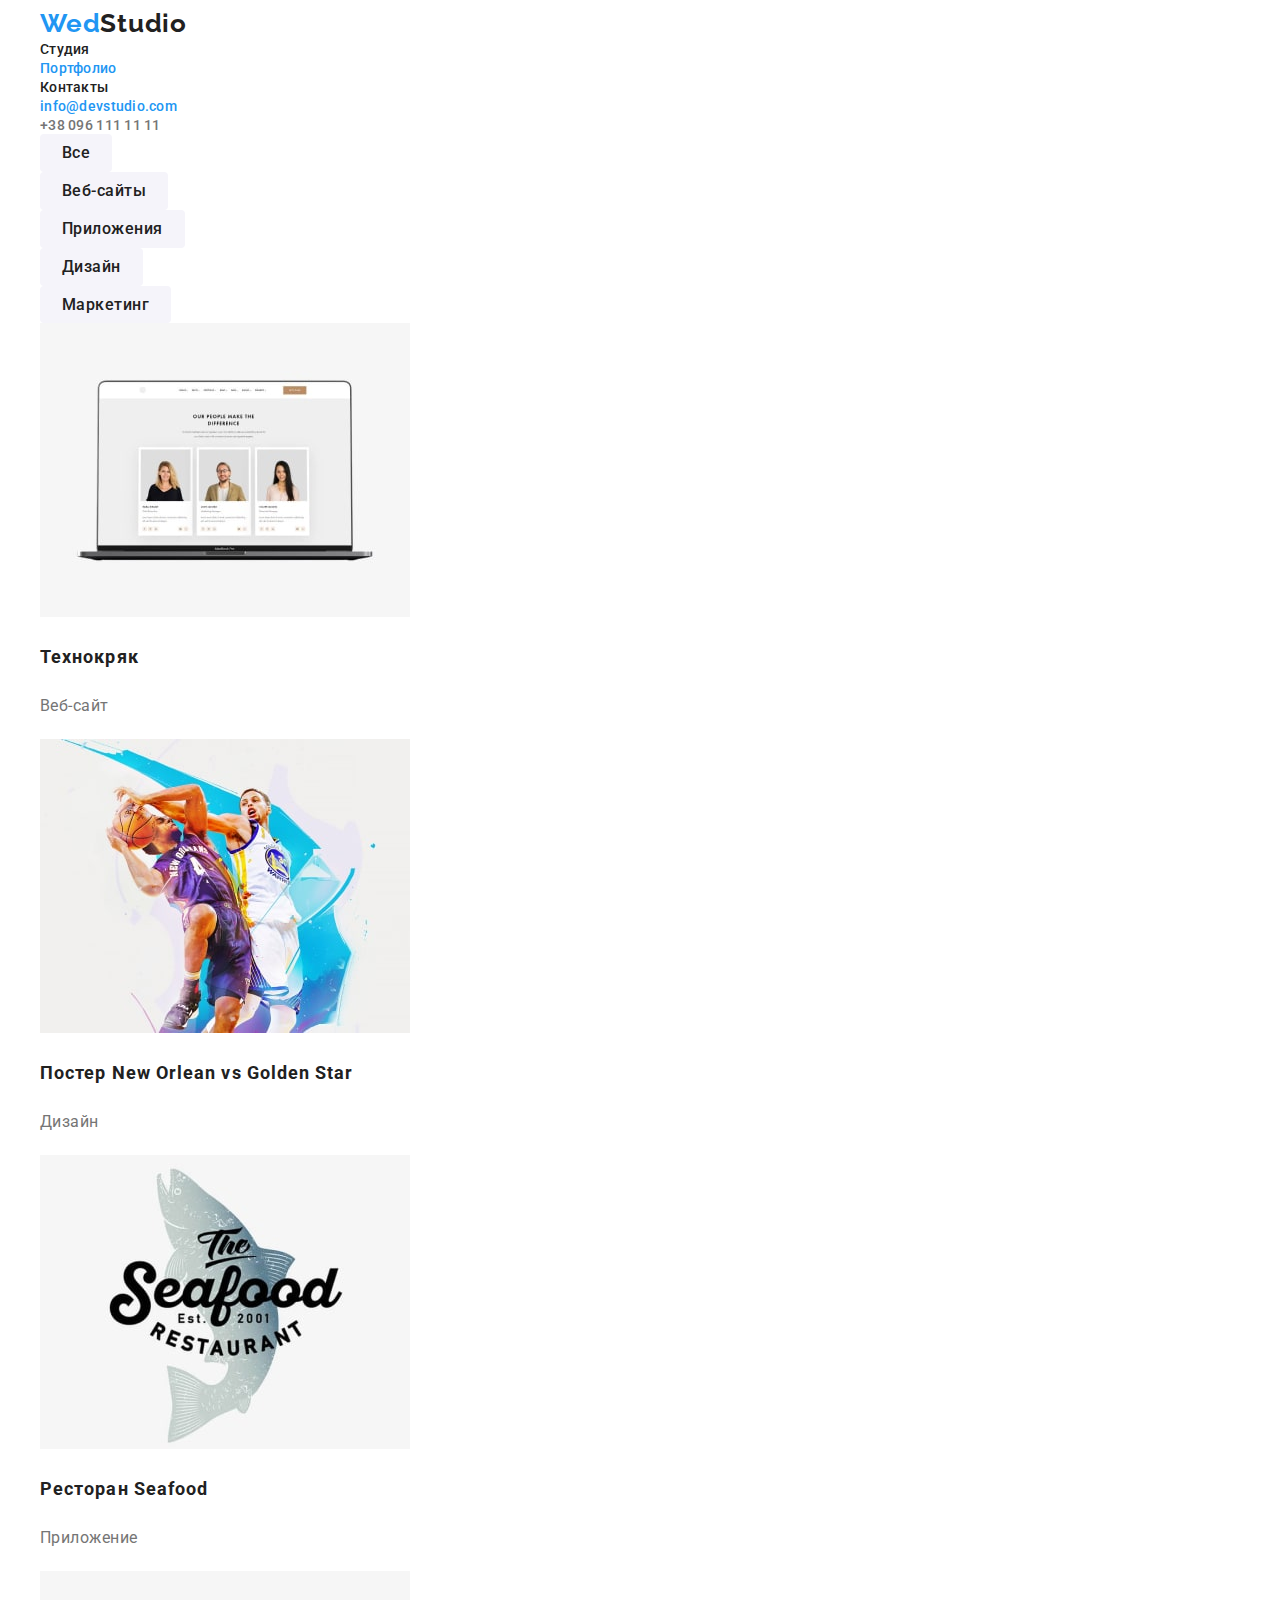
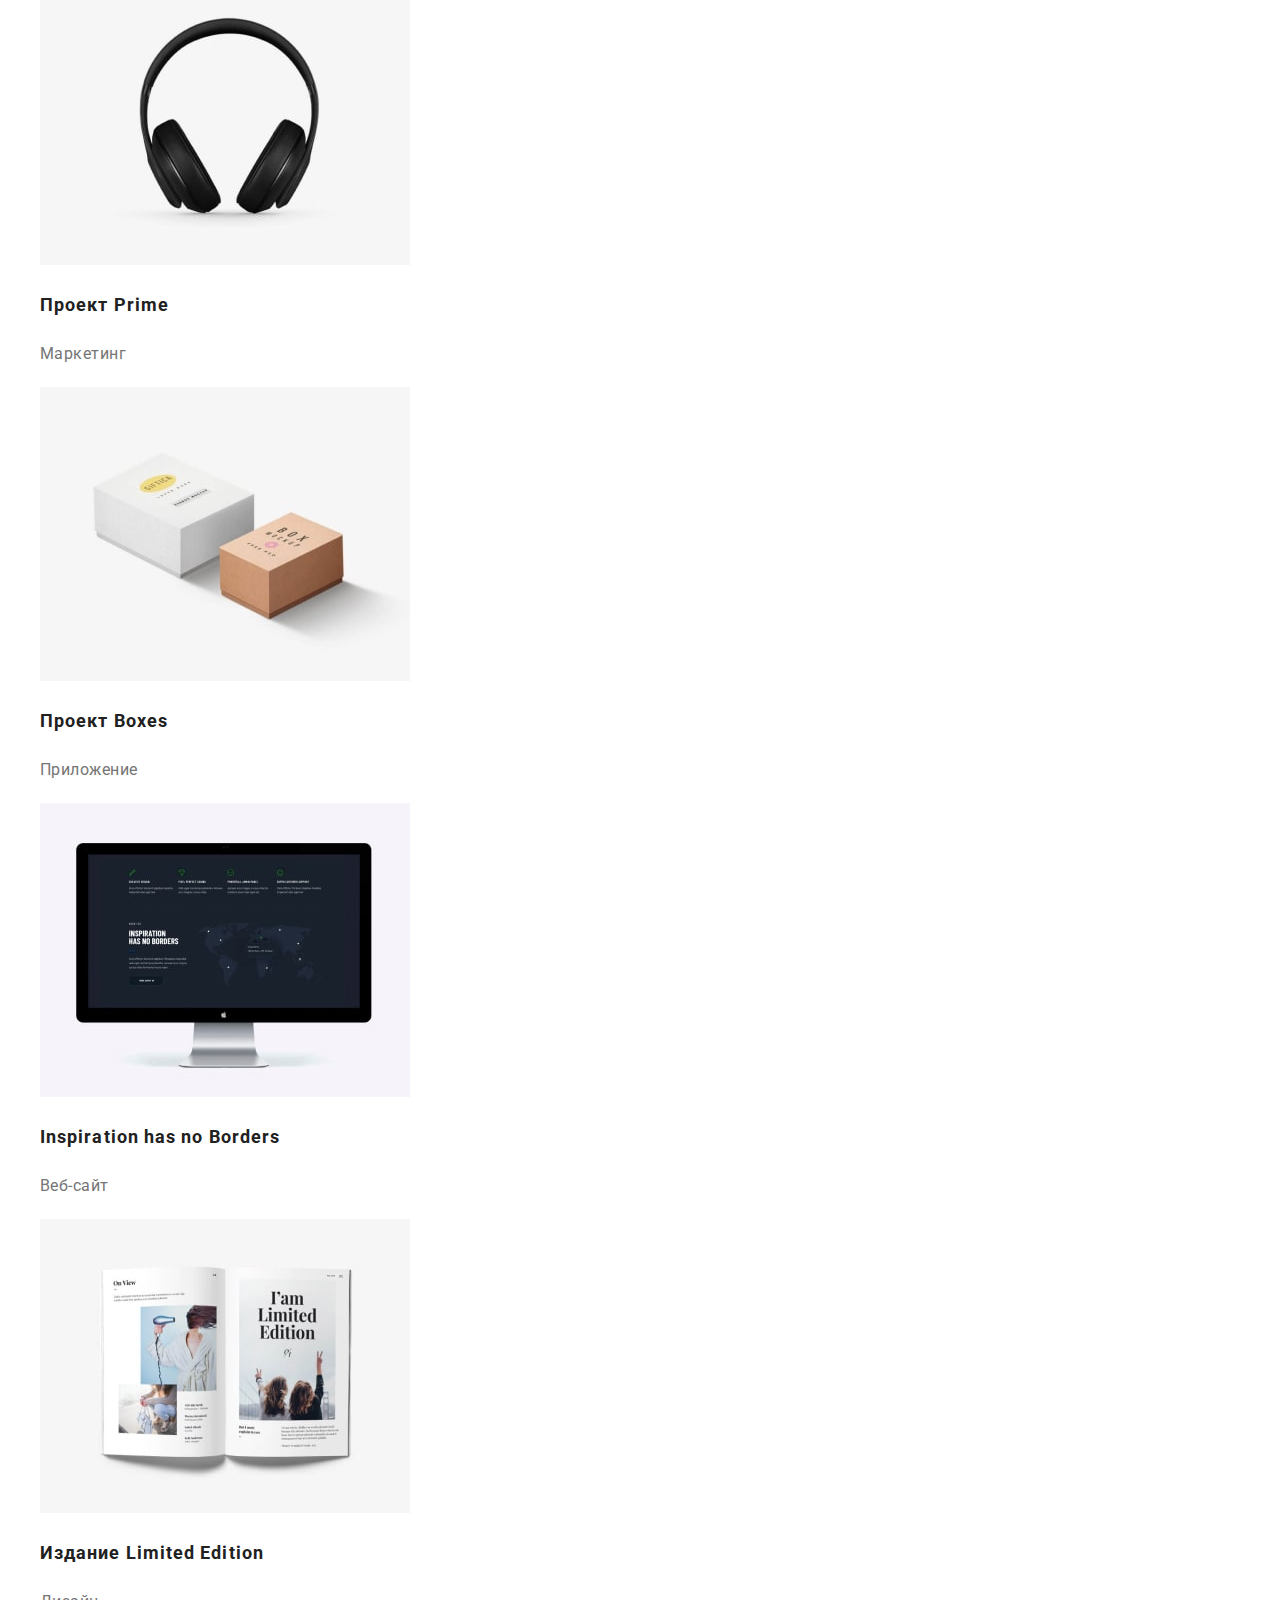
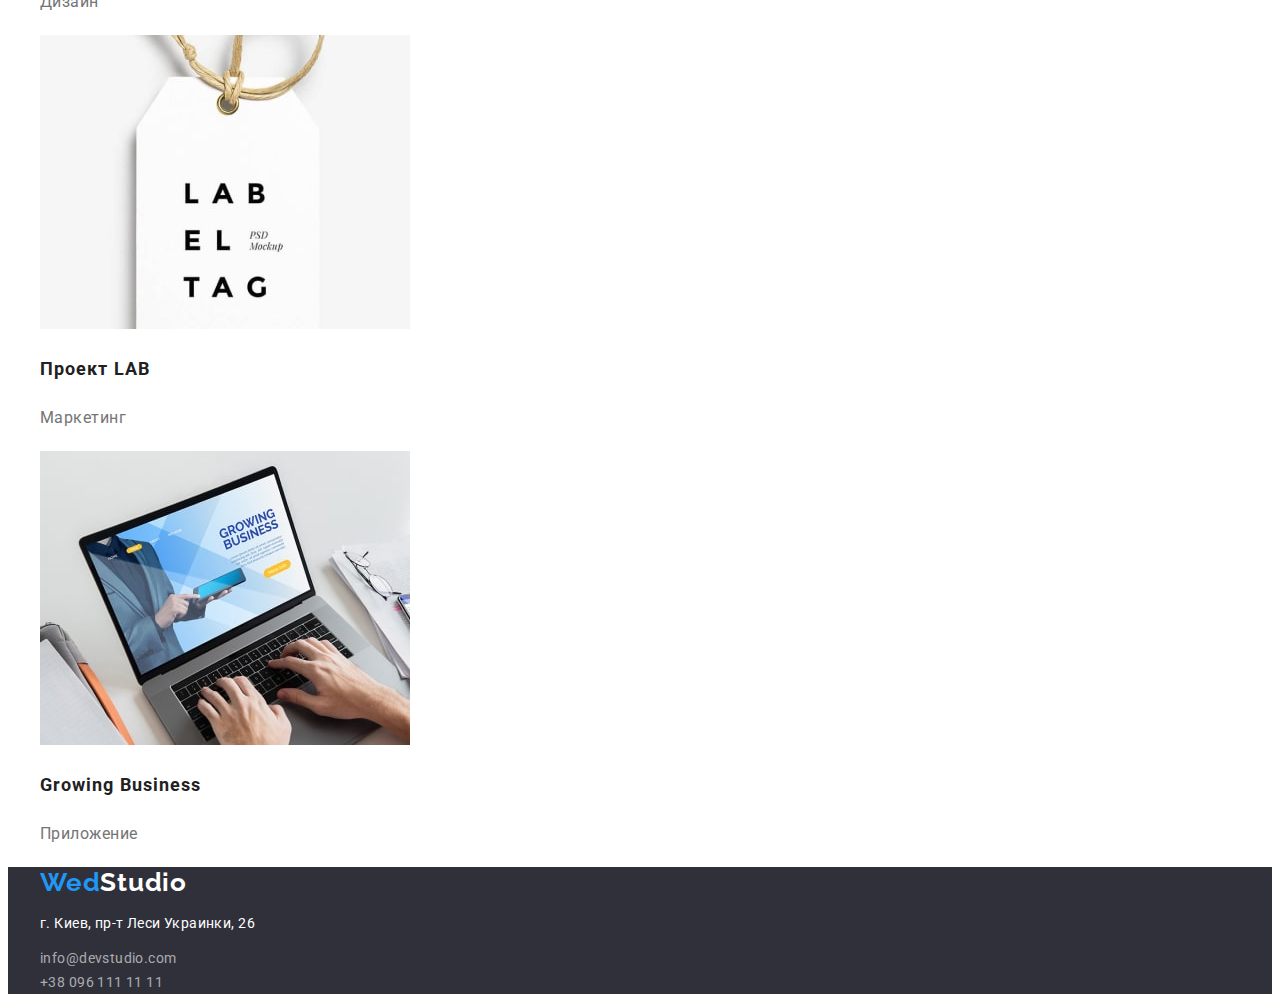
==== portfolio.html @ 926765c4 "+" ====
<!DOCTYPE html>
<html lang="en">
<head>
    <meta charset="UTF-8">
    <meta http-equiv="X-UA-Compatible" content="IE=edge">
    <meta name="viewport" content="width=device-width, initial-scale=1.0">
    <title>Document</title>
    <link rel="stylesheet" href="./css/style.css" />
    <link rel="preconnect" href="https://fonts.googleapis.com">
    <link rel="preconnect" href="https://fonts.gstatic.com" crossorigin>
    <link href="https://fonts.googleapis.com/css2?family=Raleway:wght@400;500;700;900&family=Roboto:wght@400;500;700&display=swap" rel="stylesheet">
</head>
<body>
 
    <header class="heading">
    <div class="container">
            <a class="webstydia" href="index.html">Wed<span class="shit">Studio</span></a>
            <nav>
                <ul class="menu">
                    <li>
                        <a class="studia" href="index.html">Студия</a>
                    </li>
                    <li > <a class="portfolio bly" href="portfolio.html">Портфолио</a> </li>
                    <li > <a class="contacs" href="">Контакты</a></li>
                </ul>
            </nav>
        <ul class="call">
            <li><a class="mail" href="malito:info@devstudio.com">info@devstudio.com</a></li>
            <li><a class="telefon" href="tel:+380961111111">+38 096 111 11 11</a></li>
        </ul>
    </div>    
    </header>
    <main>
        <section class="main">
            <div class="container">
                <ul class="buttons">
                    <li class="port-butts"><button class="button" type="button">Все</button></li>
                    <li class="port-butts"><button class="button" type="button">Веб-сайты</button></li>
                    <li class="port-butts"><button class="button" type="button">Приложения</button></li>
                    <li class="port-butts"><button class="button" type="button">Дизайн</button></li>
                    <li class="port-butts"><button class="button" type="button">Маркетинг</button></li>
                </ul>
                <ul class="items">
                    <li class="item">
                        <img class="bot"
                            src="./image_portfolio/top_1.jpg" 
                            alt="ноутбук"
                            
                            >
                            <h3 class="bot-title">Технокряк
                                <p class="bot-pre-title">Веб-сайт</p>
                            </h3>
                        </img>
                    </li>
                    <li class="item">
                        <img class="bot"
                            src="./image_portfolio/top_2.jpg" 
                            alt="постер">
                            <h3 class="bot-title">Постер New Orlean vs Golden Star
                                <p class="bot-pre-title">Дизайн</p>
                            </h3>
                        </img>
                    </li>
                    <li>
                        <img class="bot"
                        src="./image_portfolio/top_3.jpg" alt="ресторан">
                            <h3 class="bot-title"> Ресторан Seafood
                                <p class="bot-pre-title" >Приложение</p>
                            </h3>
                        </img>
                    </li>
                    <li class="item">
                        <img class="bot" 
                            src="./image_portfolio/midle_1.jpg" alt="наушники">
                            <h3 class="bot-title"> Проект Prime
                                <p class="bot-pre-title" >Маркетинг</p>
                            </h3>
                        </img>
                    </li>
                    <li class="item">
                        <img class="bot" 
                            src="./image_portfolio/midle_2.jpg" alt="коробочки">
                            <h3 class="bot-title"> Проект Boxes
                                <p class="bot-pre-title" >Приложение</p>
                            </h3>
                        </img>
                    </li>
                    <li>
                        <img class="bot" 
                            src="./image_portfolio/midle_3.jpg" alt="mac">
                            <h3 class="bot-title">Inspiration has no Borders
                                <p class="bot-pre-title">Веб-сайт</p>
                            </h3>
                        </img>
                    </li>
                    <li class="item">
                        <img class="bot"
                            src="./image_portfolio/down_1.jpg" alt="издание">
                            <h3 class="bot-title">Издание Limited Edition
                                <p class="bot-pre-title">Дизайн</p>
                            </h3>
                        </img>
                    </li>
                    <li class="item">
                        <img class="bot"
                            src="./image_portfolio/down_2.jpg" alt="проект">
                            <h3 class="bot-title">Проект LAB
                                <p class="bot-pre-title">Маркетинг</p>
                            </h3>
                        </img>
                    </li>
                    <li>
                        <img class="bot"
                            src="./image_portfolio/down_3.jpg" alt="notebook_2">
                            <h3 class="bot-title">Growing Business
                                <p class="bot-pre-title">Приложение</p>
                            </h3>
                        </img>
                    </li>
                </ul>
            </div>
        </section>
    </main>
    <footer class="end">
        <div class="container">
        <a class="webstydia_2" href="index.html">Wed<span class="shit-2">Studio</span></a>
        <address>
            <p class="adress">г. Киев, пр-т Леси Украинки, 26</p>
        </address>
        <ul class="call-2">
            <li> <a class="mail_2" href="malito:info@devstudio.com">info@devstudio.com</a></li>
            <li> <a class="telefon_2" href="tel:+380961111111">+38 096 111 11 11</a></li>
        </ul>
        </div>
    </footer>
</body>
</html>
---- css/style.css ----
body {
  font-family: "Roboto", sans-serif;
}
.container {
  width: 1200px;
  padding-left: 15px;
  padding-right: 15px;
  margin-left: auto;
  margin-right: auto;
}

.webstydia {
  text-decoration: none;
  cursor: pointer;
  font-family: Raleway;
  font-weight: 700;
  font-size: 26px;
  line-height: 1.19;
  letter-spacing: 0.03em;
  color: #2196f3;
}
.shit {
  color: #212121;
}

.studia {
  text-decoration: none;
  font-size: 14px;
  font-weight: 500;
  line-height: 1.14;
  letter-spacing: 0.02em;
  text-align: left;
  color: #212121;
  cursor: pointer;
}
.portfolio {
  text-decoration: none;
  font-size: 14px;
  font-weight: 500;
  line-height: 1.14;
  letter-spacing: 0.02em;
  text-align: left;
  color: #212121;
  cursor: pointer;
}
.contacs {
  text-decoration: none;
  font-size: 14px;
  font-weight: 500;
  line-height: 1.14;
  letter-spacing: 0.02em;
  text-align: left;
  color: #212121;
  cursor: pointer;
}

.bly {
  color: #2196f3;
}
.mail {
  font-size: 14px;
  font-weight: 500;
  line-height: 1.14;
  letter-spacing: 0.02em;
  color: #2196f3;
  text-decoration: none;
}
.telefon {
  font-size: 14px;
  font-weight: 500;
  line-height: 1.14;
  letter-spacing: 0.02em;
  color: #757575;
  text-decoration: none;
  white-space: nowrap;
}
.call {
  list-style: none;
}
/* конец общей верхней части */
/* главная */
.main__hi {
  height: 600px;
  left: 0px;

  background: #2f303a;
}
.hi__title {
  font-weight: 900;
  font-size: 44px;
  line-height: 136%;
  text-align: center;
  letter-spacing: 0.06em;
  text-transform: uppercase;
  color: #ffffff;
}
.hi__button {
  width: 200px;
  font-family: Roboto;
  height: 50px;
  font-size: 20px;
  background: #2196f3;
  border: 0;
  color: #fff;
  cursor: pointer;
  border-radius: 4px;
  text-align: center;
}
.content__what_title {
  font-size: 36px;
  line-height: 42px;
  text-align: center;
  letter-spacing: 0.03em;

  color: #212121;
}

.content__adv_item-title-text {
  font-size: 14px;
  font-weight: 700;
  line-height: 1.14;
  letter-spacing: 0.03em;
  text-align: left;
  color: #212121;
  margin-bottom: 10px;
  margin-top: 94px;
  text-transform: uppercase;
  white-space: nowrap;
}

.content__adv_item-text {
  font-size: 14px;
  font-weight: 400;
  line-height: 1.71;
  letter-spacing: 0.03em;
  text-align: left;
  color: #757575;
}
.main__content {
  text-decoration: none;
}

.content__what_imgs {
  list-style: none;
}

.workspake {
  background-color: #f5f4fa;
}
.items-2 {
  list-style: none;
}

.team {
  font-size: 36px;
  font-weight: 700;
  line-height: 1.16;
  letter-spacing: 0.03em;
}
.peoples {
  font-size: 16px;
  line-height: 1.18;
  letter-spacing: 0.03em;

  color: #212121;
}
.peoples-2 {
  font-size: 16px;
  line-height: 1.18;
  letter-spacing: 0.03em;
  font-weight: 400;

  color: #757575;
}
/* Главная конец */

.button {
  border: none;
  font-family: inherit;
  color: inherit;
  background-color: transparent;
  cursor: pointer;
  border-radius: 4px;
  padding: 6px 22px;
  text-decoration: none;
  font-weight: 500;
  font-size: 16px;
  line-height: 1.62;
  letter-spacing: 0.03em;
  color: #212121;
  background: #f5f4fa;
  white-space: nowrap;
}
.button:hover {
  color: #ffffff;
  background-color: #2196f3;
}
.items {
  list-style: none;
}
.bot-title {
  font-size: 18px;
  font-weight: 700;
  line-height: 2;
  letter-spacing: 0.06em;
  text-align: left;
  color: #212121;
}
.bot-pre-title {
  font-size: 16px;
  font-weight: 400;
  line-height: 1.87;
  letter-spacing: 0.03em;
  text-align: left;
  color: #757575;
}

.bot {
  width: 370px;
  height: 294px;
  left: 215px;
  top: 262px;
}

/* Футер для всех */
.end {
  background-color: #2f303a;
}
.webstydia_2 {
  text-decoration: none;
  cursor: pointer;
  font-family: Raleway;
  font-weight: bold;
  font-size: 26px;
  line-height: 1.19;
  letter-spacing: 0.03em;
  color: #2196f3;
}

.adress {
  width: 231px;
  height: 21px;
  font-style: normal;
  font-size: 14px;
  line-height: 1.71;
  letter-spacing: 0.03em;
  color: #ffffff;
}

.shit-2 {
  color: #ffffff;
}

.mail_2 {
  font-size: 14px;
  line-height: 1.71;
  letter-spacing: 0.03em;
  color: rgba(255, 255, 255, 0.6);
  text-decoration: none;
}
.telefon_2 {
  width: 231px;
  height: 21px;
  font-size: 14px;
  line-height: 1.71;
  letter-spacing: 0.03em;
  text-decoration: none;
  color: rgba(255, 255, 255, 0.6);
}
.call-2 {
  list-style: none;
}
ul,
li {
  list-style: none;
  margin: 0;
  padding: 0;
}
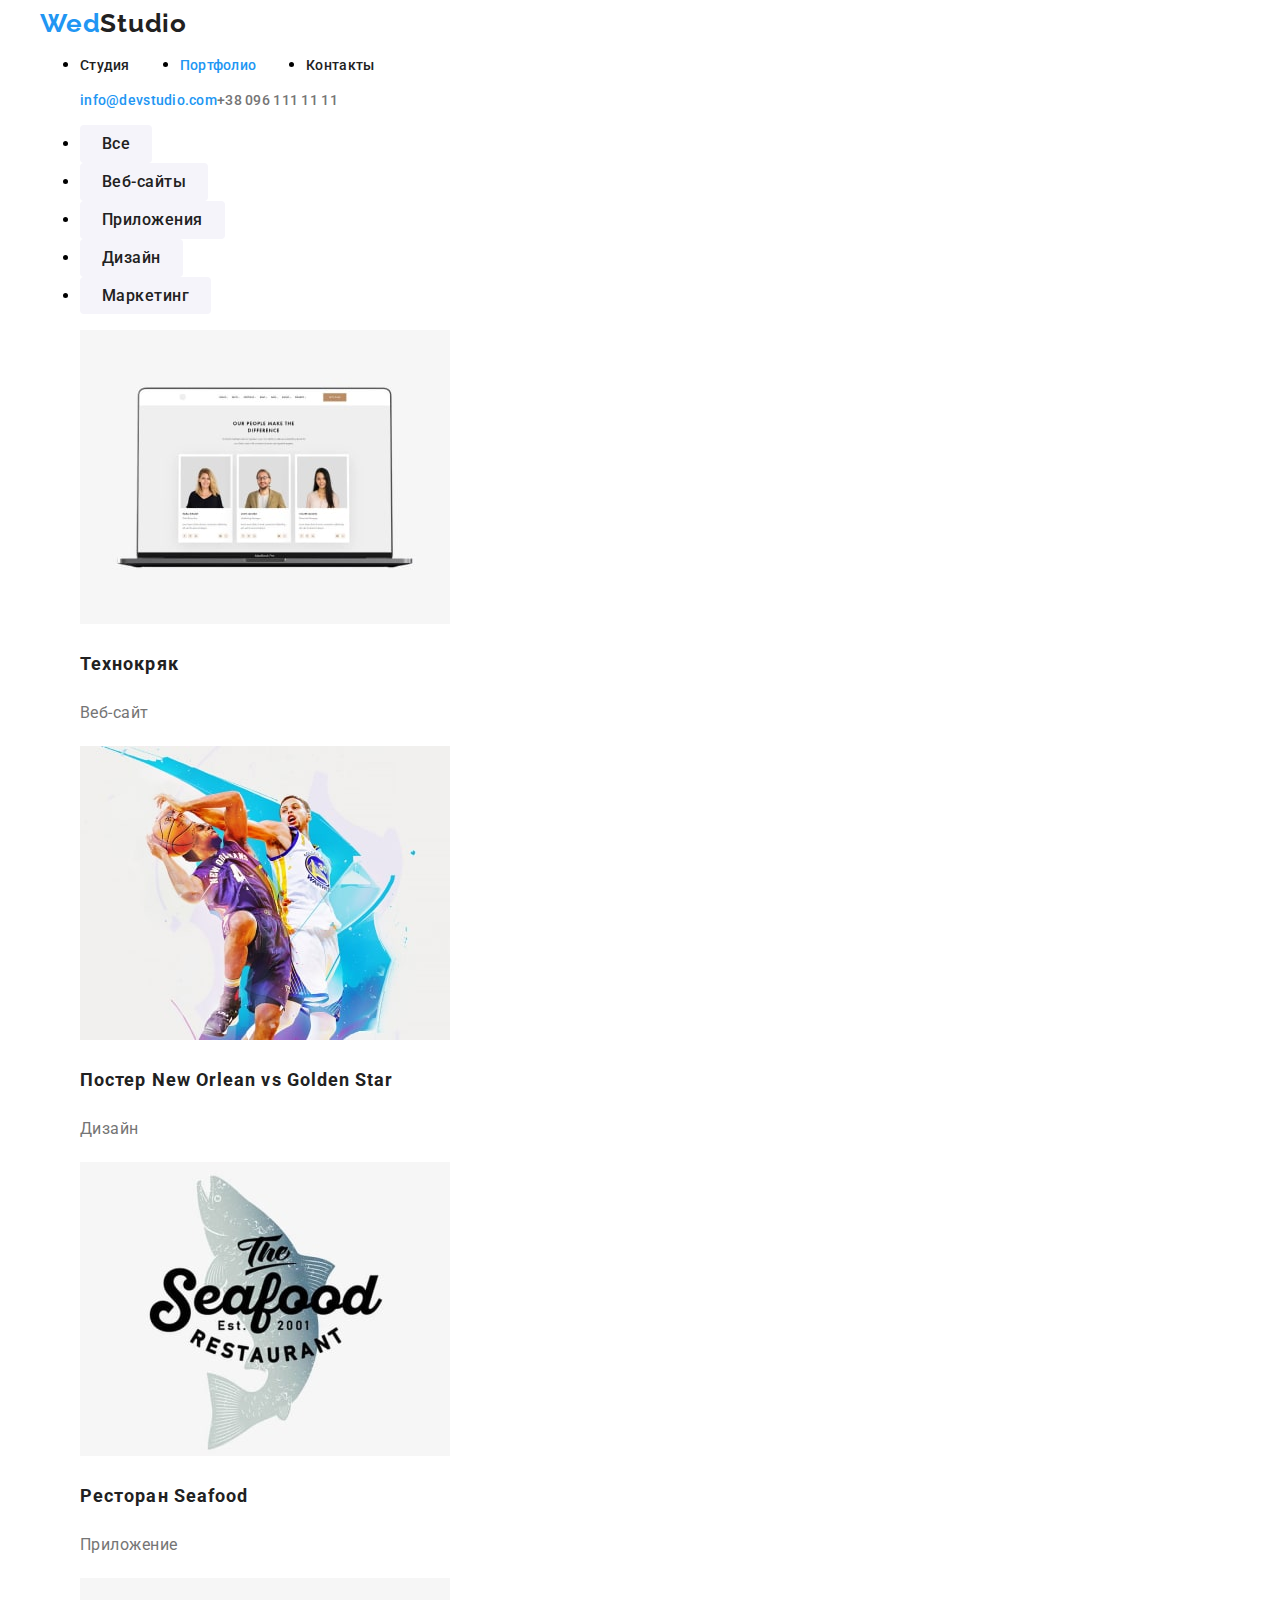
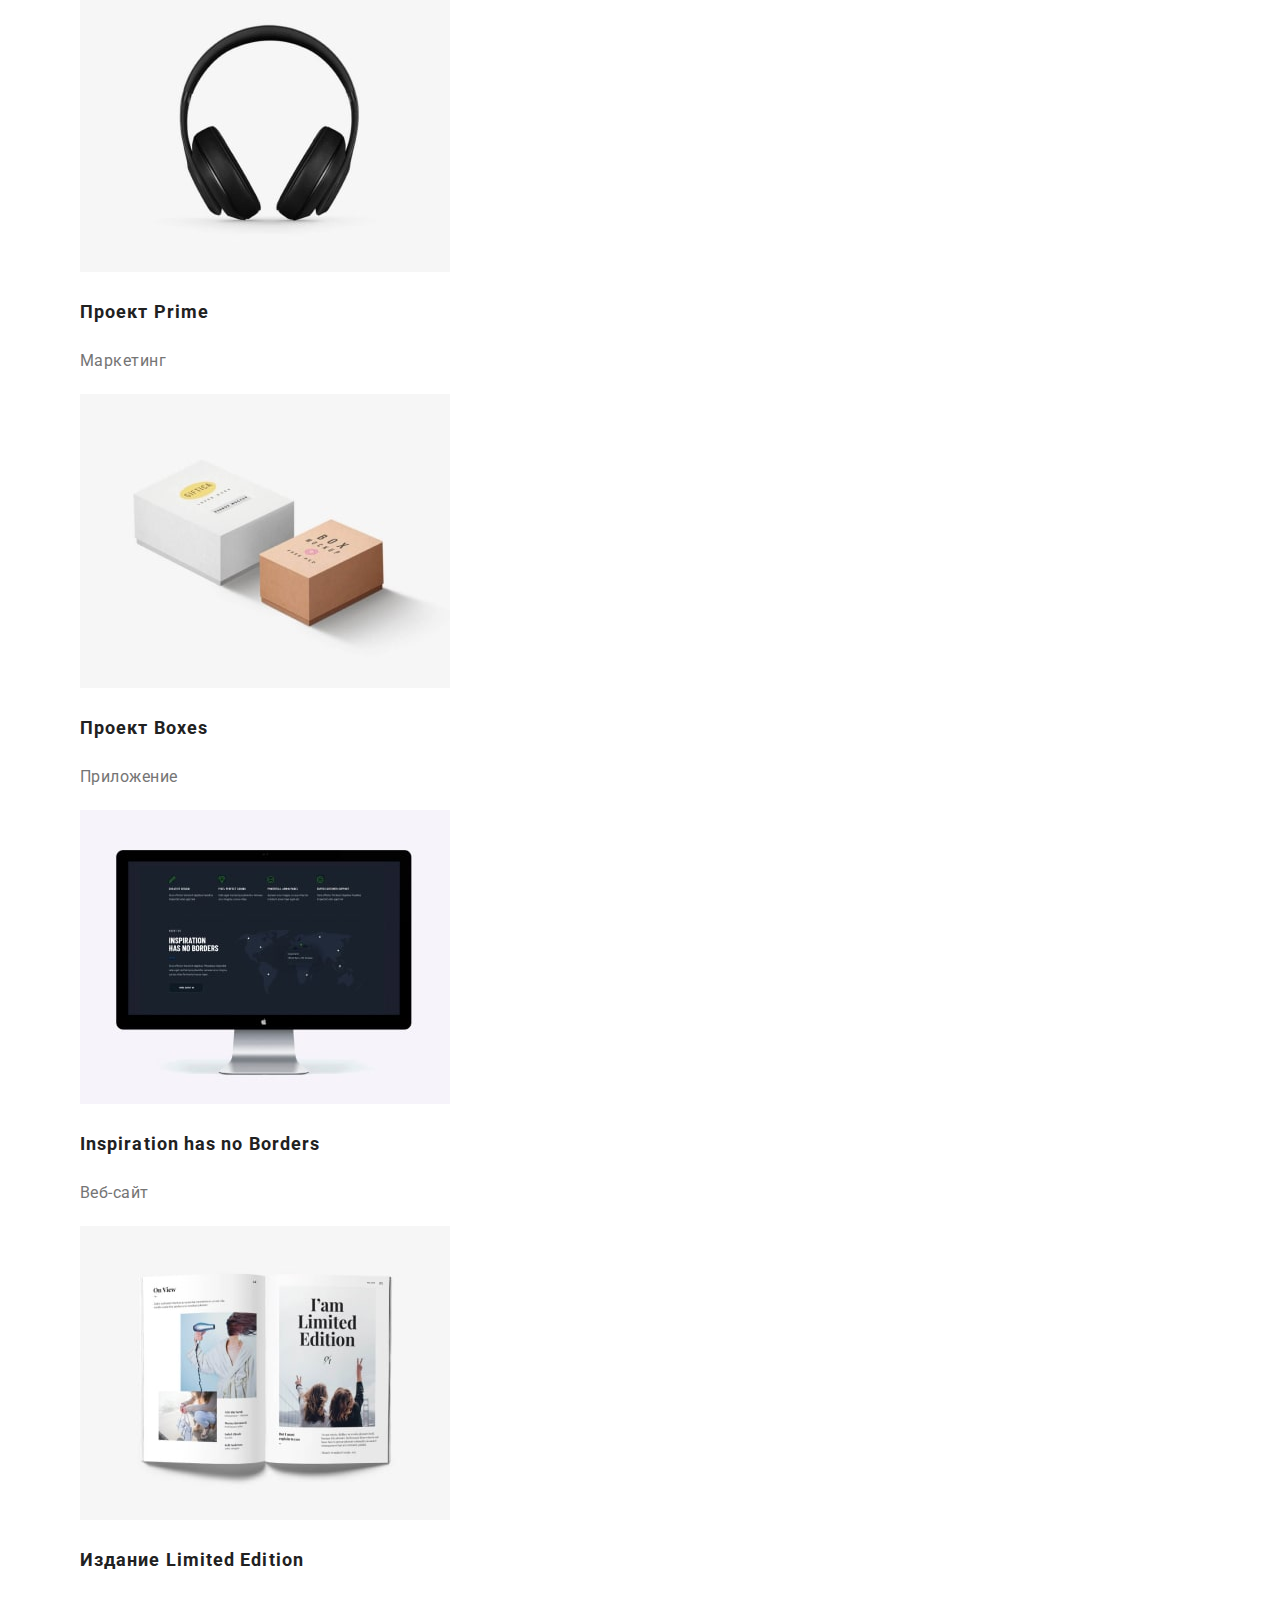
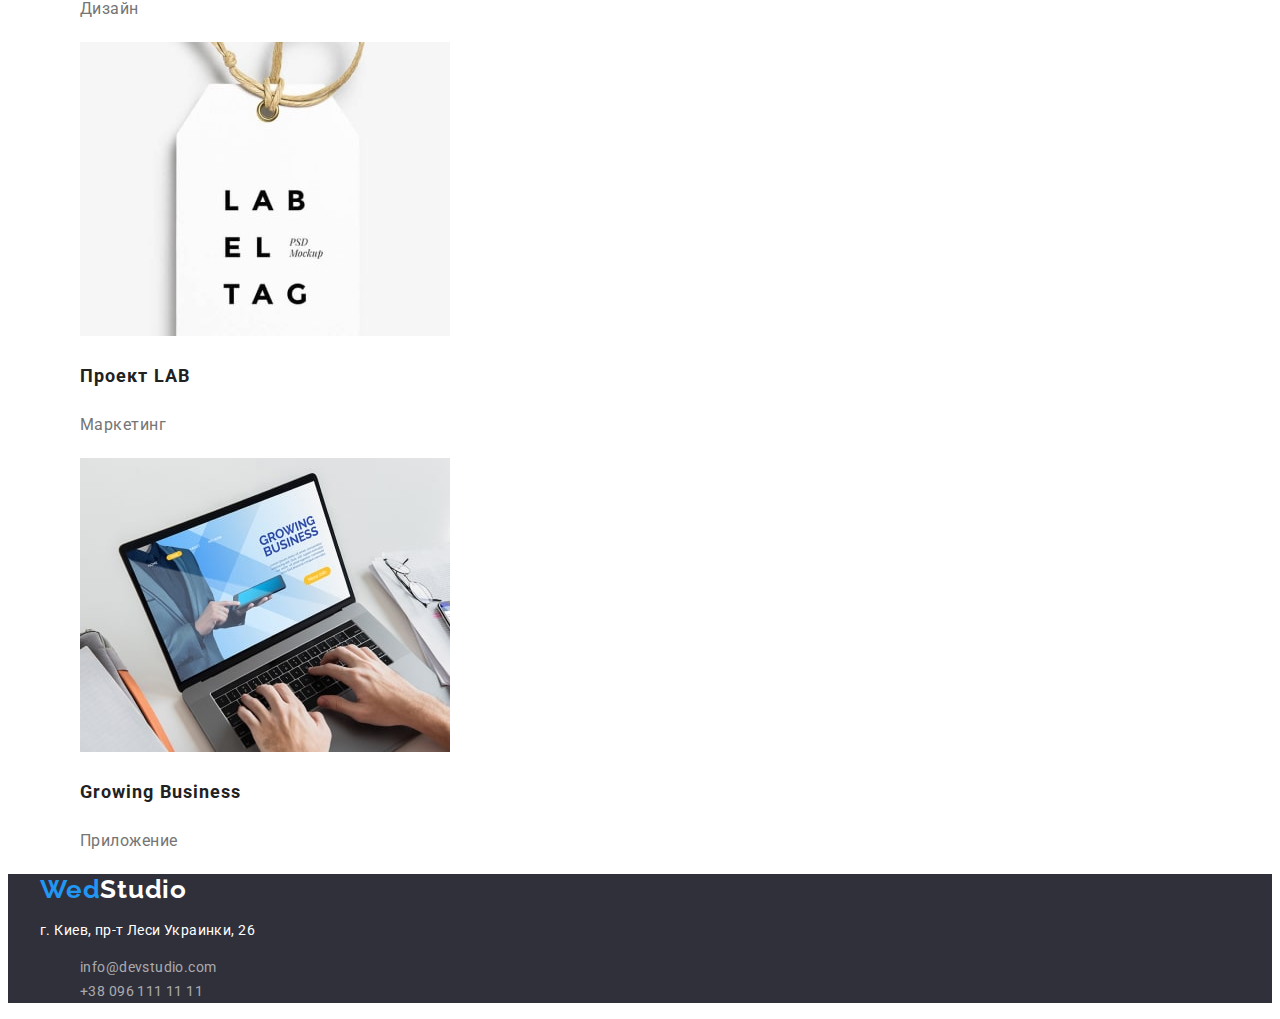
==== commit f591b322: "+" ====
--- a/portfolio.html
+++ b/portfolio.html
@@ -17,11 +17,9 @@
             <a class="webstydia" href="index.html">Wed<span class="shit">Studio</span></a>
             <nav>
                 <ul class="menu">
-                    <li>
-                        <a class="studia" href="index.html">Студия</a>
-                    </li>
-                    <li > <a class="portfolio bly" href="portfolio.html">Портфолио</a> </li>
-                    <li > <a class="contacs" href="">Контакты</a></li>
+                    <li class="menu_list"> <a class="studia" href="index.html">Студия</a></li>
+                    <li class="menu_list"> <a class="portfolio bly" href="portfolio.html">Портфолио</a> </li>
+                    <li class="menu_list"> <a class="contacs" href="">Контакты</a></li>
                 </ul>
             </nav>
         <ul class="call">
--- a/css/style.css
+++ b/css/style.css
@@ -8,7 +8,16 @@
   margin-left: auto;
   margin-right: auto;
 }
-
+/* хедер для всех */
+.menu {
+  display: flex;
+}
+.menu_list {
+  margin-right: 50px;
+}
+.menu_list:last-child {
+  margin-right: 0;
+}
 .webstydia {
   text-decoration: none;
   cursor: pointer;
@@ -57,6 +66,7 @@
 .bly {
   color: #2196f3;
 }
+
 .mail {
   font-size: 14px;
   font-weight: 500;
@@ -76,6 +86,7 @@
 }
 .call {
   list-style: none;
+  display: flex;
 }
 /* конец общей верхней части */
 /* главная */
@@ -270,9 +281,3 @@
 .call-2 {
   list-style: none;
 }
-ul,
-li {
-  list-style: none;
-  margin: 0;
-  padding: 0;
-}
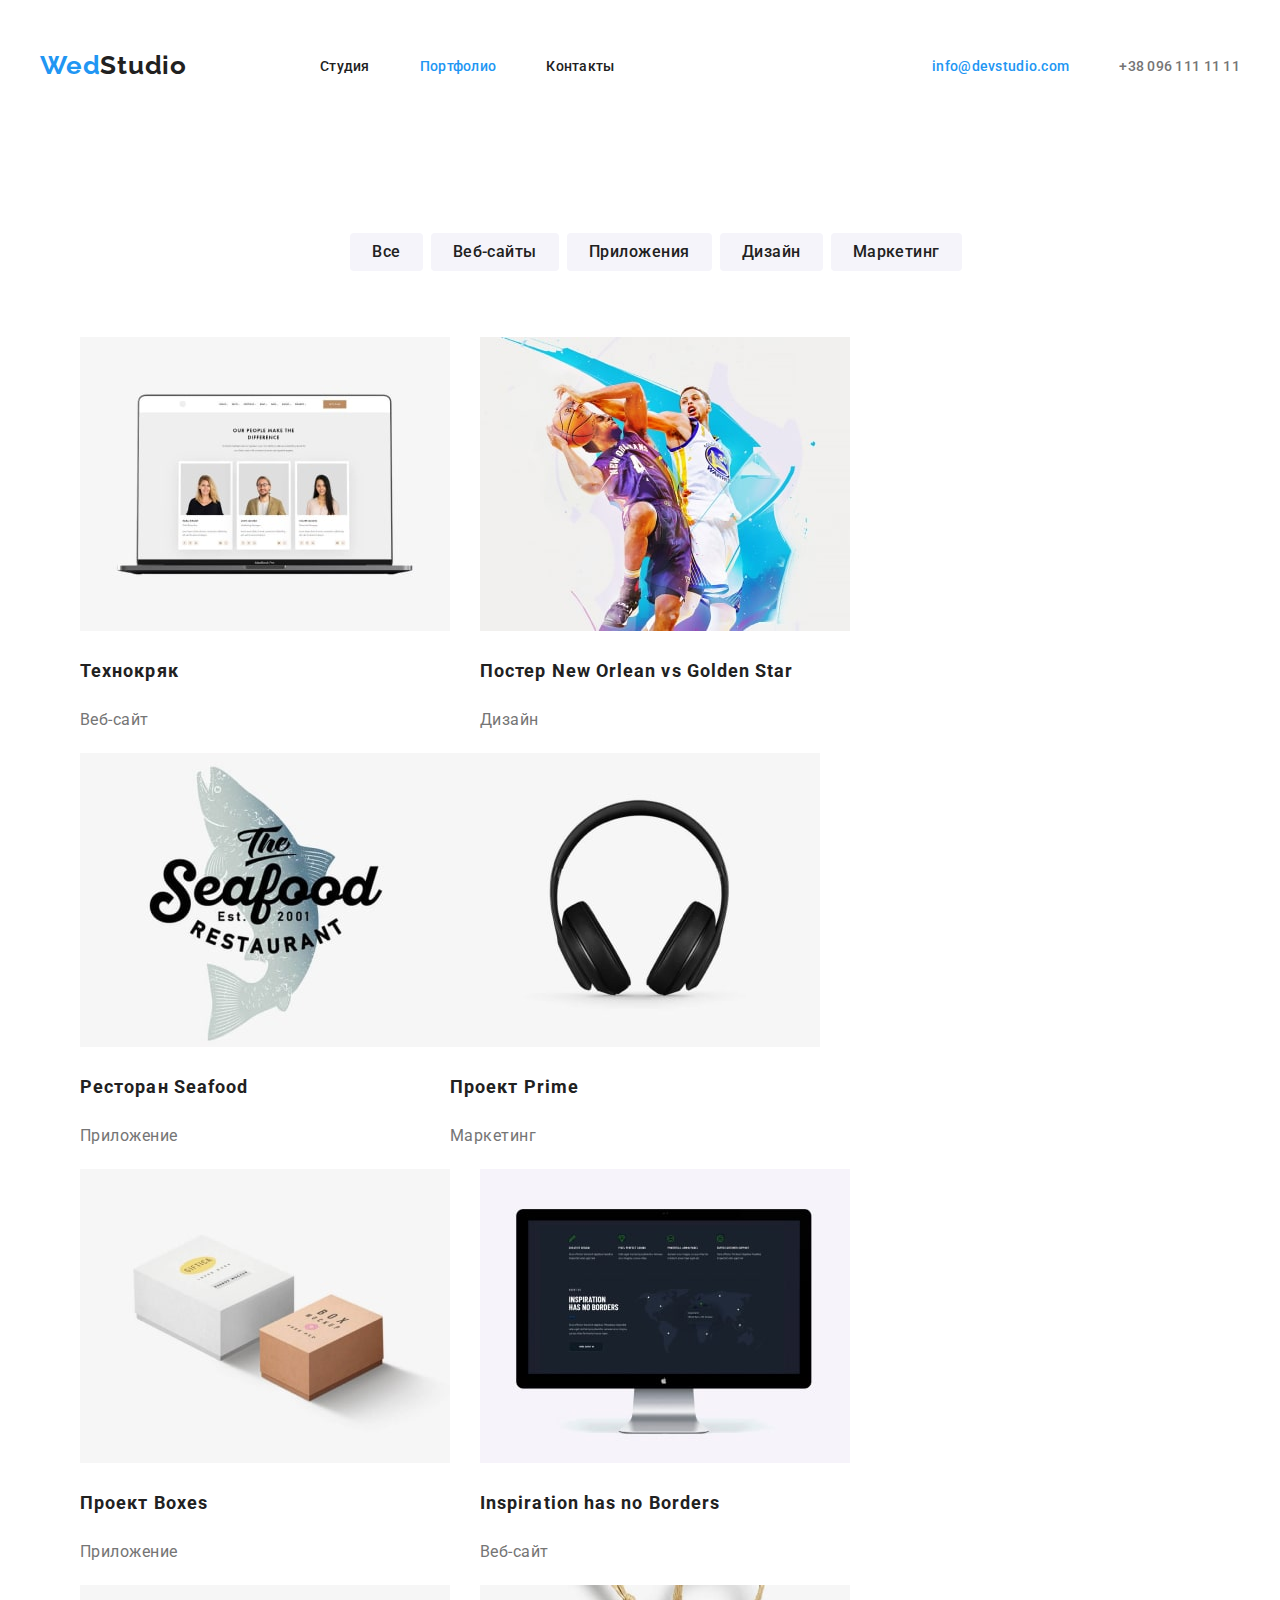
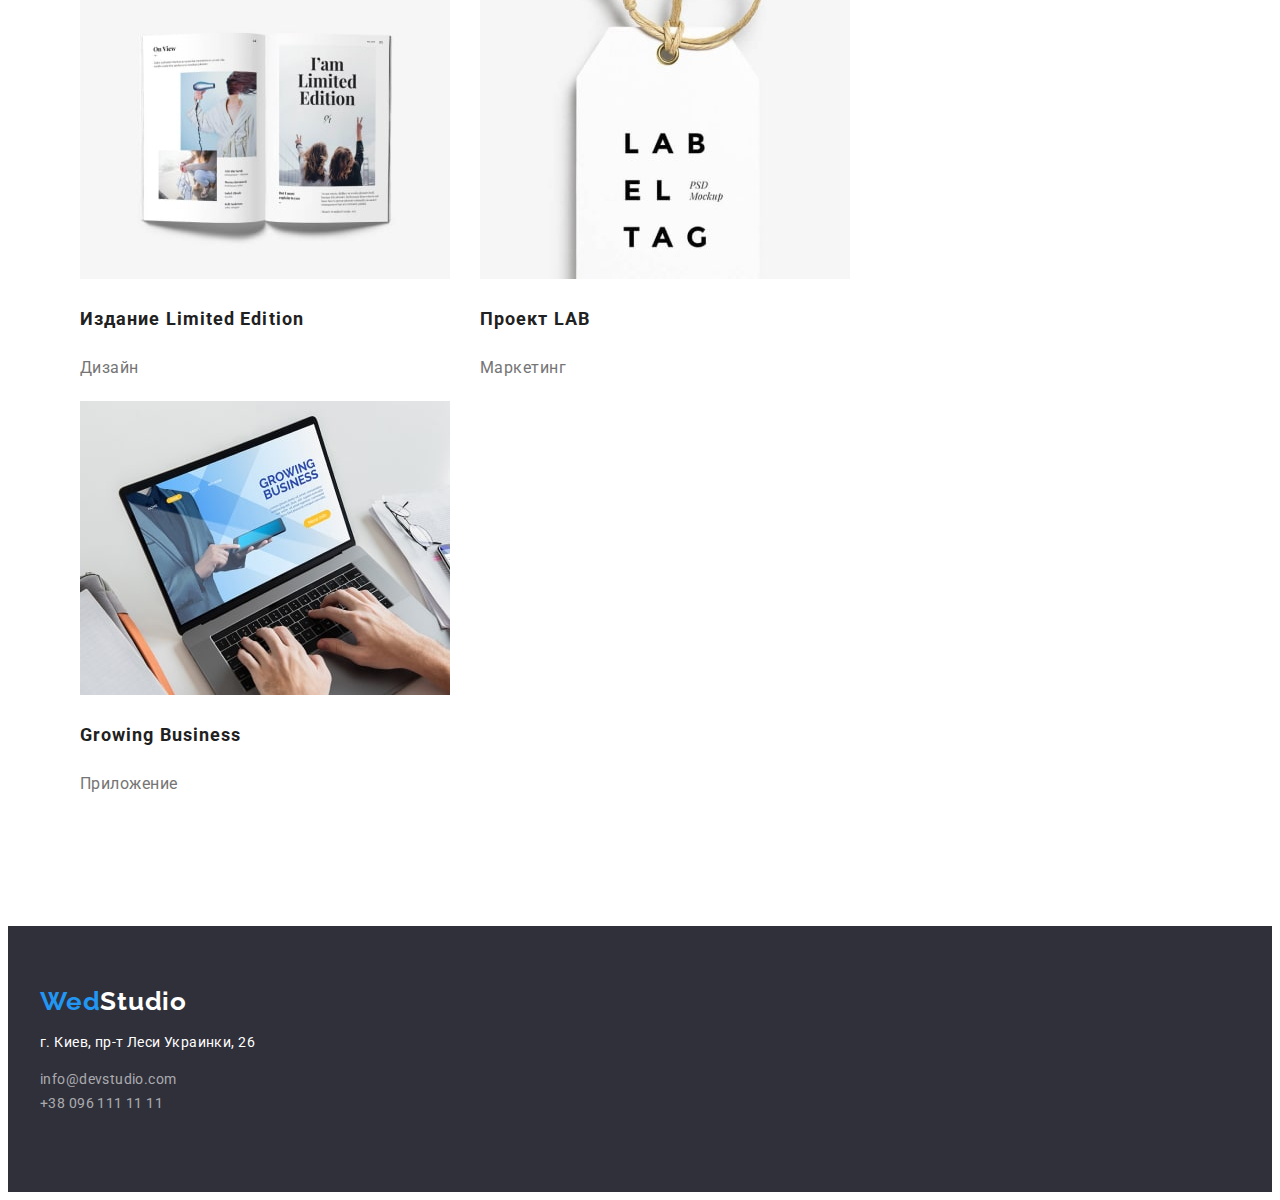
==== commit 401b5dd7: "+" ====
--- a/portfolio.html
+++ b/portfolio.html
@@ -11,25 +11,26 @@
     <link href="https://fonts.googleapis.com/css2?family=Raleway:wght@400;500;700;900&family=Roboto:wght@400;500;700&display=swap" rel="stylesheet">
 </head>
 <body>
- 
-    <header class="heading">
+<header class="heading ">
     <div class="container">
+        <div class="all_in">
             <a class="webstydia" href="index.html">Wed<span class="shit">Studio</span></a>
             <nav>
                 <ul class="menu">
-                    <li class="menu_list"> <a class="studia" href="index.html">Студия</a></li>
-                    <li class="menu_list"> <a class="portfolio bly" href="portfolio.html">Портфолио</a> </li>
-                    <li class="menu_list"> <a class="contacs" href="">Контакты</a></li>
+                    <li class="menu_list"><a class="studia " href="index.html">Студия</a></li>
+                    <li class="menu_list"><a class="portfolio bly" href="portfolio.html">Портфолио</a></li>
+                    <li class="menu_list"><a class="contacs" href="">Контакты</a></li>
                 </ul>
             </nav>
-        <ul class="call">
-            <li><a class="mail" href="malito:info@devstudio.com">info@devstudio.com</a></li>
-            <li><a class="telefon" href="tel:+380961111111">+38 096 111 11 11</a></li>
-        </ul>
-    </div>    
-    </header>
+            <ul class="call">
+                <li class="call_top"><a class="mail" href="malito:info@devstudio.com">info@devstudio.com</a></li>
+                <li class="call_top"><a class="telefon" href="tel:+380961111111">+38 096 111 11 11</a></li>
+            </ul>
+        </div>
+    </div>
+</header>
     <main>
-        <section class="main">
+        <section class="main section">
             <div class="container">
                 <ul class="buttons">
                     <li class="port-butts"><button class="button" type="button">Все</button></li>
--- a/css/style.css
+++ b/css/style.css
@@ -8,9 +8,25 @@
   margin-left: auto;
   margin-right: auto;
 }
+.ul,
+li {
+  list-style: none;
+}
+.section {
+  padding-top: 94px;
+  padding-bottom: 94px;
+}
 /* хедер для всех */
+
+.all_in {
+  display: flex;
+  align-items: center;
+  padding-top: 32px;
+  padding-bottom: 32px;
+}
 .menu {
   display: flex;
+  list-style: none;
 }
 .menu_list {
   margin-right: 50px;
@@ -27,6 +43,7 @@
   line-height: 1.19;
   letter-spacing: 0.03em;
   color: #2196f3;
+  margin-right: 93px;
 }
 .shit {
   color: #212121;
@@ -87,16 +104,27 @@
 .call {
   list-style: none;
   display: flex;
+  margin-left: auto;
+}
+.call_top {
+  margin-right: 50px;
+}
+.call_top:last-child {
+  margin-right: 0;
 }
 /* конец общей верхней части */
 /* главная */
 .main__hi {
+  display: flex;
+  justify-content: center;
+  align-items: center;
+  flex-direction: column;
   height: 600px;
   left: 0px;
-
   background: #2f303a;
 }
 .hi__title {
+  width: 696px;
   font-weight: 900;
   font-size: 44px;
   line-height: 136%;
@@ -117,15 +145,19 @@
   border-radius: 4px;
   text-align: center;
 }
-.content__what_title {
-  font-size: 36px;
-  line-height: 42px;
-  text-align: center;
-  letter-spacing: 0.03em;
-
-  color: #212121;
-}
-
+.main__content {
+  text-decoration: none;
+}
+.content__adv {
+  display: flex;
+  margin-right: 30px;
+}
+.content__adv:first-child {
+  padding-left: 0;
+}
+.content__adv:last-child {
+  margin-right: 0;
+}
 .content__adv_item-title-text {
   font-size: 14px;
   font-weight: 700;
@@ -147,12 +179,28 @@
   text-align: left;
   color: #757575;
 }
-.main__content {
-  text-decoration: none;
+.interactiv {
+  margin-right: 30px;
+}
+.interactiv:last-child {
+  margin-right: 0;
+}
+/*.interactiv:first-child {
+  
+}
+*/
+.content__what_title {
+  font-size: 36px;
+  line-height: 1.16;
+  text-align: center;
+  letter-spacing: 0.03em;
+
+  color: #212121;
 }
 
 .content__what_imgs {
   list-style: none;
+  display: flex;
 }
 
 .workspake {
@@ -160,14 +208,21 @@
 }
 .items-2 {
   list-style: none;
+  display: flex;
+  justify-content: center;
 }
 
 .team {
+  display: flex;
+  justify-content: center;
   font-size: 36px;
   font-weight: 700;
   line-height: 1.16;
   letter-spacing: 0.03em;
 }
+.item {
+  margin-right: 30px;
+}
 .peoples {
   font-size: 16px;
   line-height: 1.18;
@@ -184,7 +239,18 @@
   color: #757575;
 }
 /* Главная конец */
-
+.main {
+  display: flex;
+  flex-direction: column;
+}
+.port-butts {
+  margin-right: 8px;
+  margin-bottom: 50px;
+}
+.buttons {
+  display: flex;
+  justify-content: center;
+}
 .button {
   border: none;
   font-family: inherit;
@@ -206,8 +272,11 @@
   color: #ffffff;
   background-color: #2196f3;
 }
+/* Карттинки */
 .items {
   list-style: none;
+  display: flex;
+  flex-wrap: wrap;
 }
 .bot-title {
   font-size: 18px;
@@ -236,7 +305,10 @@
 /* Футер для всех */
 .end {
   background-color: #2f303a;
-}
+  padding-top: 60px;
+  padding-bottom: 60px;
+}
+
 .webstydia_2 {
   text-decoration: none;
   cursor: pointer;
@@ -280,4 +352,5 @@
 }
 .call-2 {
   list-style: none;
-}
+  padding-left: 0;
+}
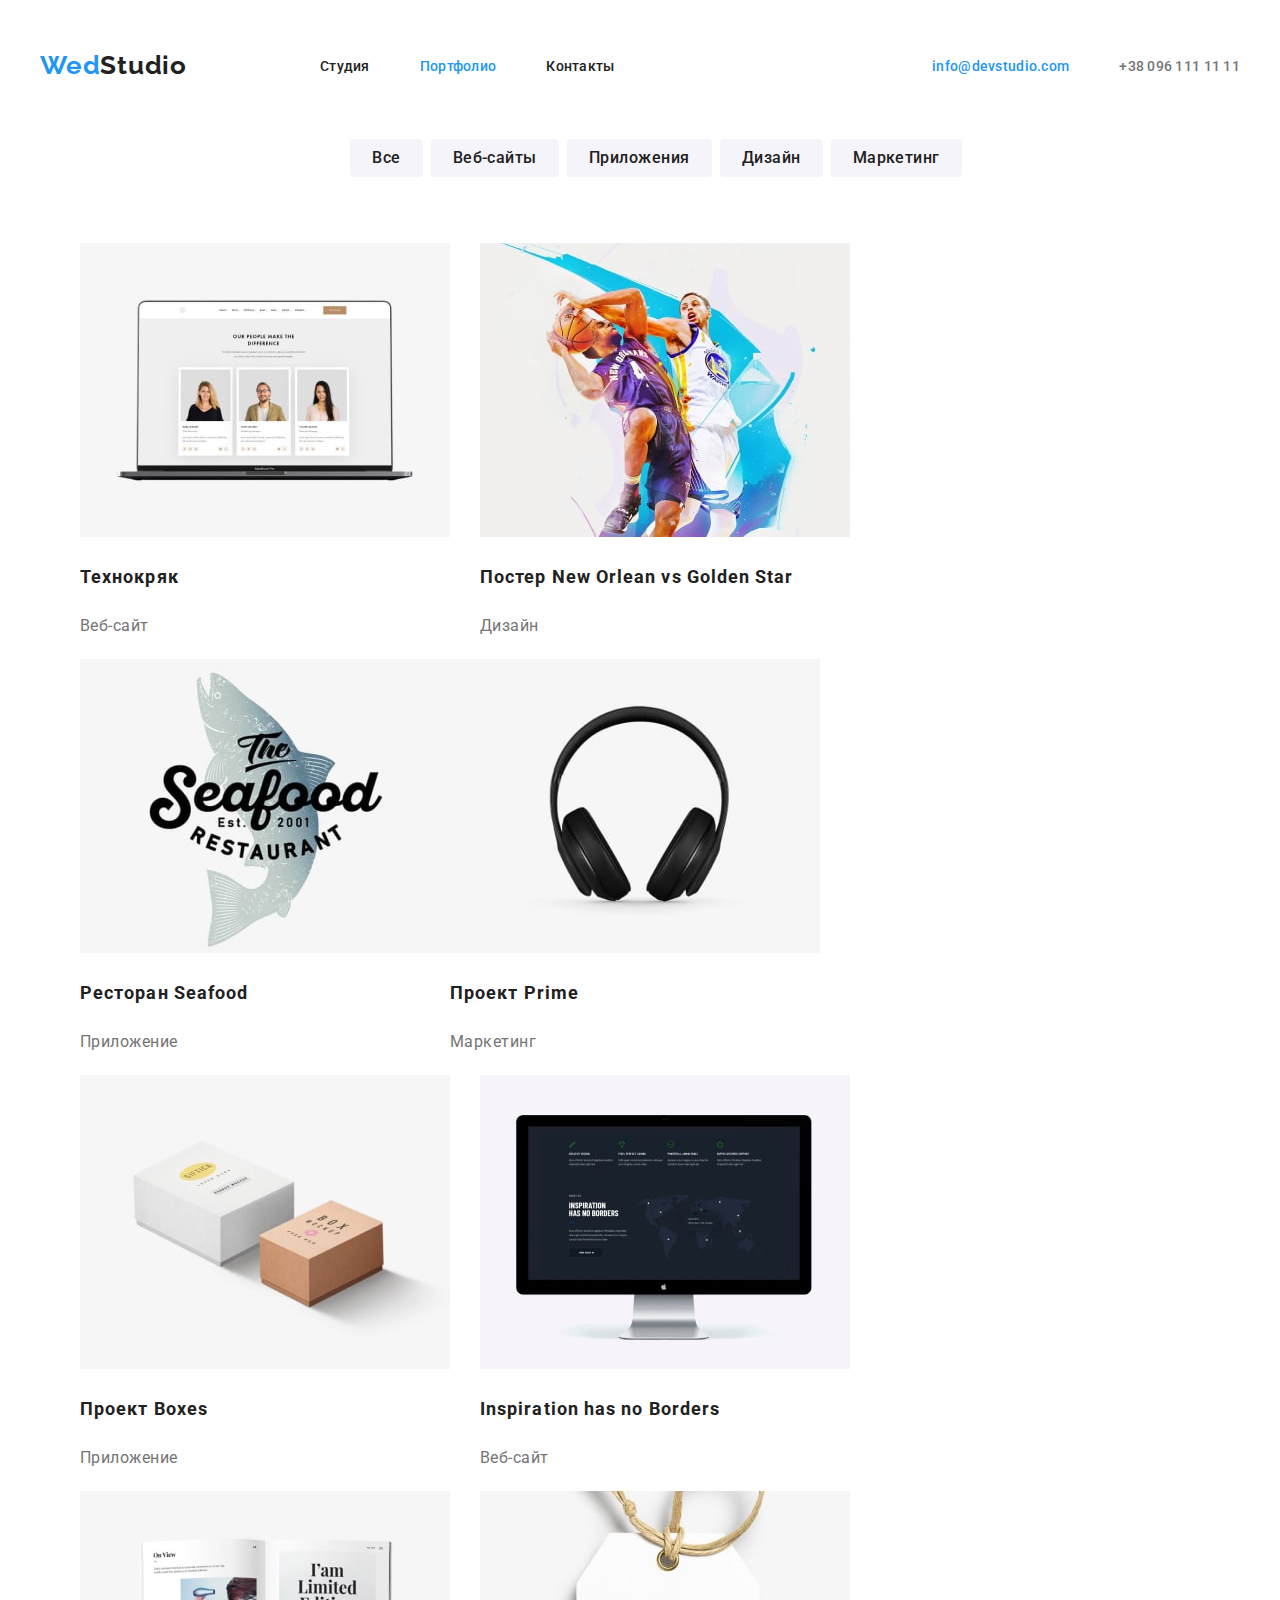
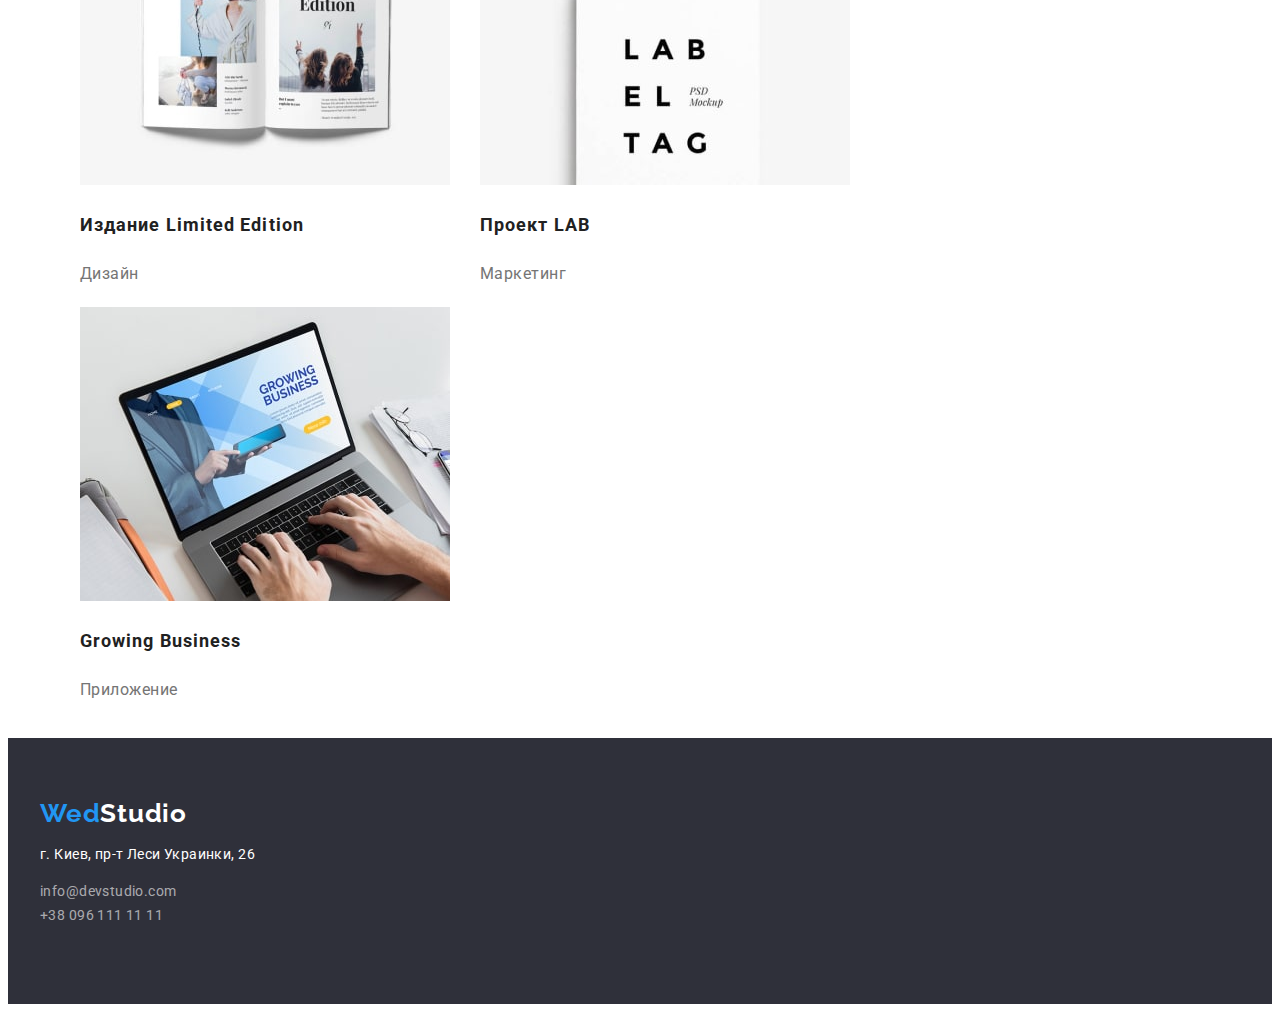
==== commit 81088b0c: "+" ====
--- a/portfolio.html
+++ b/portfolio.html
@@ -30,7 +30,7 @@
     </div>
 </header>
     <main>
-        <section class="main section">
+        <section class="main">
             <div class="container">
                 <ul class="buttons">
                     <li class="port-butts"><button class="button" type="button">Все</button></li>
--- a/css/style.css
+++ b/css/style.css
@@ -223,6 +223,7 @@
 .item {
   margin-right: 30px;
 }
+
 .peoples {
   font-size: 16px;
   line-height: 1.18;
@@ -278,6 +279,8 @@
   display: flex;
   flex-wrap: wrap;
 }
+.item {
+}
 .bot-title {
   font-size: 18px;
   font-weight: 700;
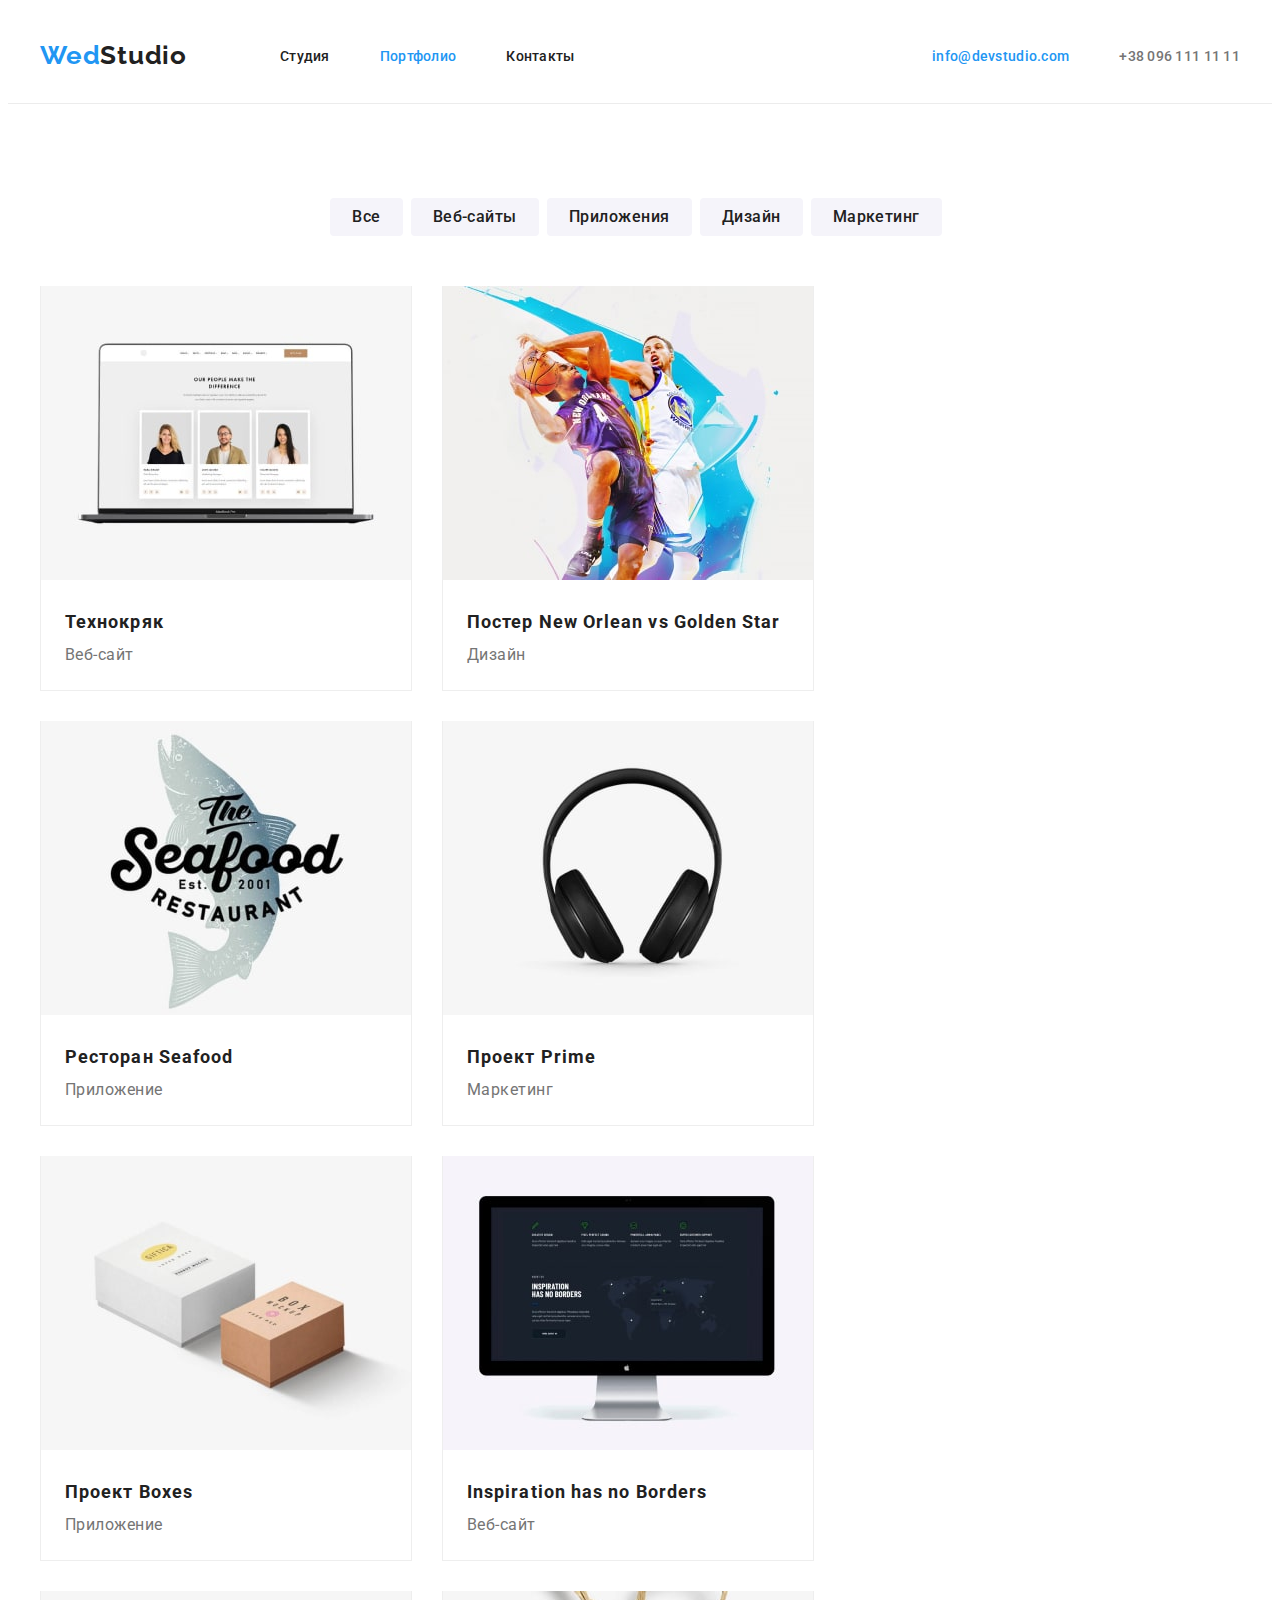
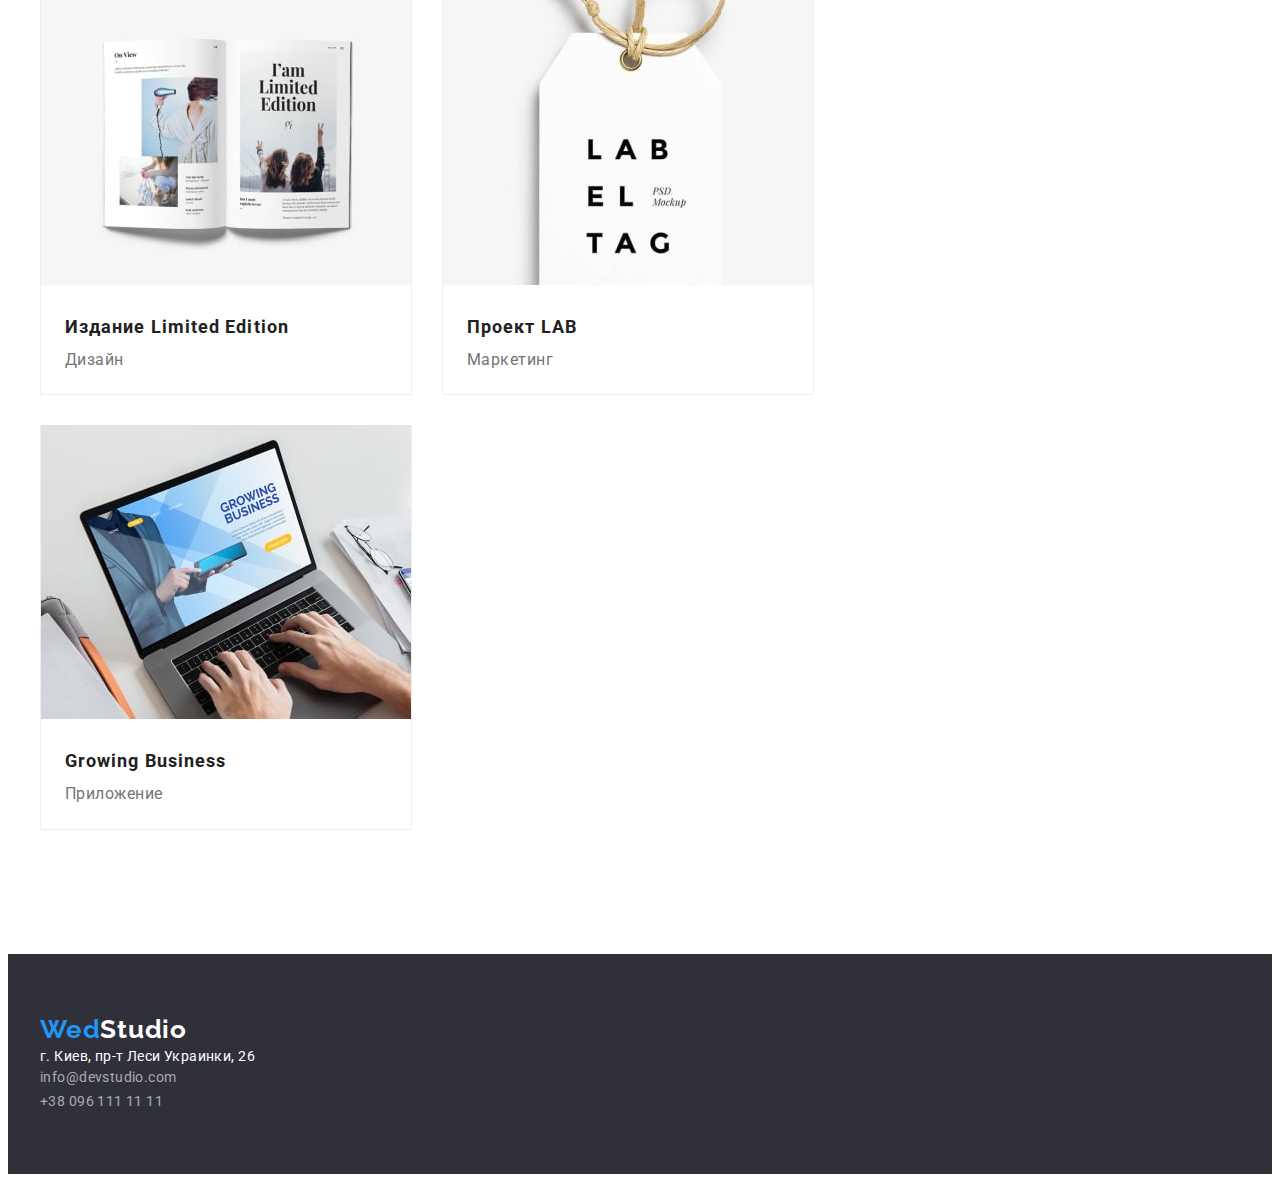
==== commit 5384f982: "+" ====
--- a/portfolio.html
+++ b/portfolio.html
@@ -30,7 +30,7 @@
     </div>
 </header>
     <main>
-        <section class="main">
+        <section class="main section">
             <div class="container">
                 <ul class="buttons">
                     <li class="port-butts"><button class="button" type="button">Все</button></li>
@@ -40,80 +40,87 @@
                     <li class="port-butts"><button class="button" type="button">Маркетинг</button></li>
                 </ul>
                 <ul class="items">
-                    <li class="item">
+                    <li class="item_3">
                         <img class="bot"
                             src="./image_portfolio/top_1.jpg" 
-                            alt="ноутбук"
-                            
-                            >
-                            <h3 class="bot-title">Технокряк
-                                <p class="bot-pre-title">Веб-сайт</p>
-                            </h3>
+                            alt="ноутбук">
+                            <div class="pictures">
+                            <h3 class="bot-title">Технокряк </h3>
+                            <p class="bot-pre-title">Веб-сайт</p>
+                            </div>
                         </img>
                     </li>
-                    <li class="item">
+                    <li class="item_3">
                         <img class="bot"
                             src="./image_portfolio/top_2.jpg" 
                             alt="постер">
-                            <h3 class="bot-title">Постер New Orlean vs Golden Star
-                                <p class="bot-pre-title">Дизайн</p>
-                            </h3>
+                            <div class="pictures">
+                            <h3 class="bot-title">Постер New Orlean vs Golden Star</h3>
+                            <p class="bot-pre-title">Дизайн</p>
+                            </div>
                         </img>
                     </li>
-                    <li>
+                    <li class="item_3">
                         <img class="bot"
                         src="./image_portfolio/top_3.jpg" alt="ресторан">
-                            <h3 class="bot-title"> Ресторан Seafood
-                                <p class="bot-pre-title" >Приложение</p>
-                            </h3>
+                            <div class="pictures">
+                            <h3 class="bot-title"> Ресторан Seafood</h3>
+                             <p class="bot-pre-title">Приложение</p>
+                            </div>
+                        </img>
+                    </li >
+                    <li class="item_3">
+                        <img class="bot" 
+                            src="./image_portfolio/midle_1.jpg" alt="наушники">
+                            <div class="pictures">
+                            <h3 class="bot-title"> Проект Prime</h3>
+                            <p class="bot-pre-title">Маркетинг</p>
+                            </div>
                         </img>
                     </li>
-                    <li class="item">
+                    <li class="item_3">
                         <img class="bot" 
-                            src="./image_portfolio/midle_1.jpg" alt="наушники">
-                            <h3 class="bot-title"> Проект Prime
-                                <p class="bot-pre-title" >Маркетинг</p>
-                            </h3>
+                            src="./image_portfolio/midle_2.jpg" alt="коробочки">
+                            <div class="pictures">
+                            <h3 class="bot-title"> Проект Boxes </h3>
+                            <p class="bot-pre-title">Приложение</p>
+                            </div>
                         </img>
                     </li>
-                    <li class="item">
+                    <li class="item_3">
                         <img class="bot" 
-                            src="./image_portfolio/midle_2.jpg" alt="коробочки">
-                            <h3 class="bot-title"> Проект Boxes
-                                <p class="bot-pre-title" >Приложение</p>
-                            </h3>
+                            src="./image_portfolio/midle_3.jpg" alt="mac">
+                            <div class="pictures">
+                            <h3 class="bot-title">Inspiration has no Borders</h3>
+                            <p class="bot-pre-title">Веб-сайт</p>
+                            </div>
                         </img>
                     </li>
-                    <li>
-                        <img class="bot" 
-                            src="./image_portfolio/midle_3.jpg" alt="mac">
-                            <h3 class="bot-title">Inspiration has no Borders
-                                <p class="bot-pre-title">Веб-сайт</p>
-                            </h3>
+                    <li class="item_3">
+                        <img class="bot"
+                            src="./image_portfolio/down_1.jpg" alt="издание">
+                            <div class="pictures">
+                            <h3 class="bot-title">Издание Limited Edition </h3>
+                            <p class="bot-pre-title">Дизайн</p>
+                            </div>
                         </img>
                     </li>
-                    <li class="item">
+                    <li class="item_3">
                         <img class="bot"
-                            src="./image_portfolio/down_1.jpg" alt="издание">
-                            <h3 class="bot-title">Издание Limited Edition
-                                <p class="bot-pre-title">Дизайн</p>
-                            </h3>
+                            src="./image_portfolio/down_2.jpg" alt="проект">
+                         <div class="pictures">
+                            <h3 class="bot-title">Проект LAB</h3>
+                            <p class="bot-pre-title">Маркетинг</p>
+                         </div>
                         </img>
                     </li>
-                    <li class="item">
-                        <img class="bot"
-                            src="./image_portfolio/down_2.jpg" alt="проект">
-                            <h3 class="bot-title">Проект LAB
-                                <p class="bot-pre-title">Маркетинг</p>
-                            </h3>
-                        </img>
-                    </li>
-                    <li>
+                    <li class="item_3">
                         <img class="bot"
                             src="./image_portfolio/down_3.jpg" alt="notebook_2">
-                            <h3 class="bot-title">Growing Business
-                                <p class="bot-pre-title">Приложение</p>
-                            </h3>
+                           <div class="pictures">
+                            <h3 class="bot-title">Growing Business </h3>
+                            <p class="bot-pre-title">Приложение</p>
+                           </div>
                         </img>
                     </li>
                 </ul>
--- a/css/style.css
+++ b/css/style.css
@@ -8,16 +8,31 @@
   margin-left: auto;
   margin-right: auto;
 }
+ul {
+  padding: 0;
+  margin: 0;
+  list-style: none;
+}
 .ul,
 li {
   list-style: none;
+  padding: 0;
+  margin: 0;
 }
 .section {
   padding-top: 94px;
   padding-bottom: 94px;
 }
+h1,
+h2,
+h3,
+p {
+  margin: 0;
+}
 /* хедер для всех */
-
+.heading {
+  border-bottom: 1px solid #ececec;
+}
 .all_in {
   display: flex;
   align-items: center;
@@ -222,6 +237,14 @@
 }
 .item {
   margin-right: 30px;
+  margin-bottom: 30px;
+  text-align: center;
+  border: 1px solid #eeeeee;
+  background: #ffffff;
+  /* material shadow v1 */
+  box-shadow: 0px 1px 3px rgba(0, 0, 0, 0.12), 0px 1px 1px rgba(0, 0, 0, 0.14),
+    0px 2px 1px rgba(0, 0, 0, 0.2);
+  border-radius: 0px 0px 4px 4px;
 }
 
 .peoples {
@@ -278,8 +301,21 @@
   list-style: none;
   display: flex;
   flex-wrap: wrap;
-}
-.item {
+  text-align: left;
+}
+.item_3 {
+  background: #ffffff;
+  border-bottom: 1px solid #eeeeee;
+  border-left: 1px solid #eeeeee;
+  border-right: 1px solid #eeeeee;
+  margin-right: 30px;
+  margin-bottom: 30px;
+}
+.pictures {
+  padding-left: 24px;
+  padding-right: 24px;
+  padding-top: 20px;
+  padding-bottom: 20px;
 }
 .bot-title {
   font-size: 18px;
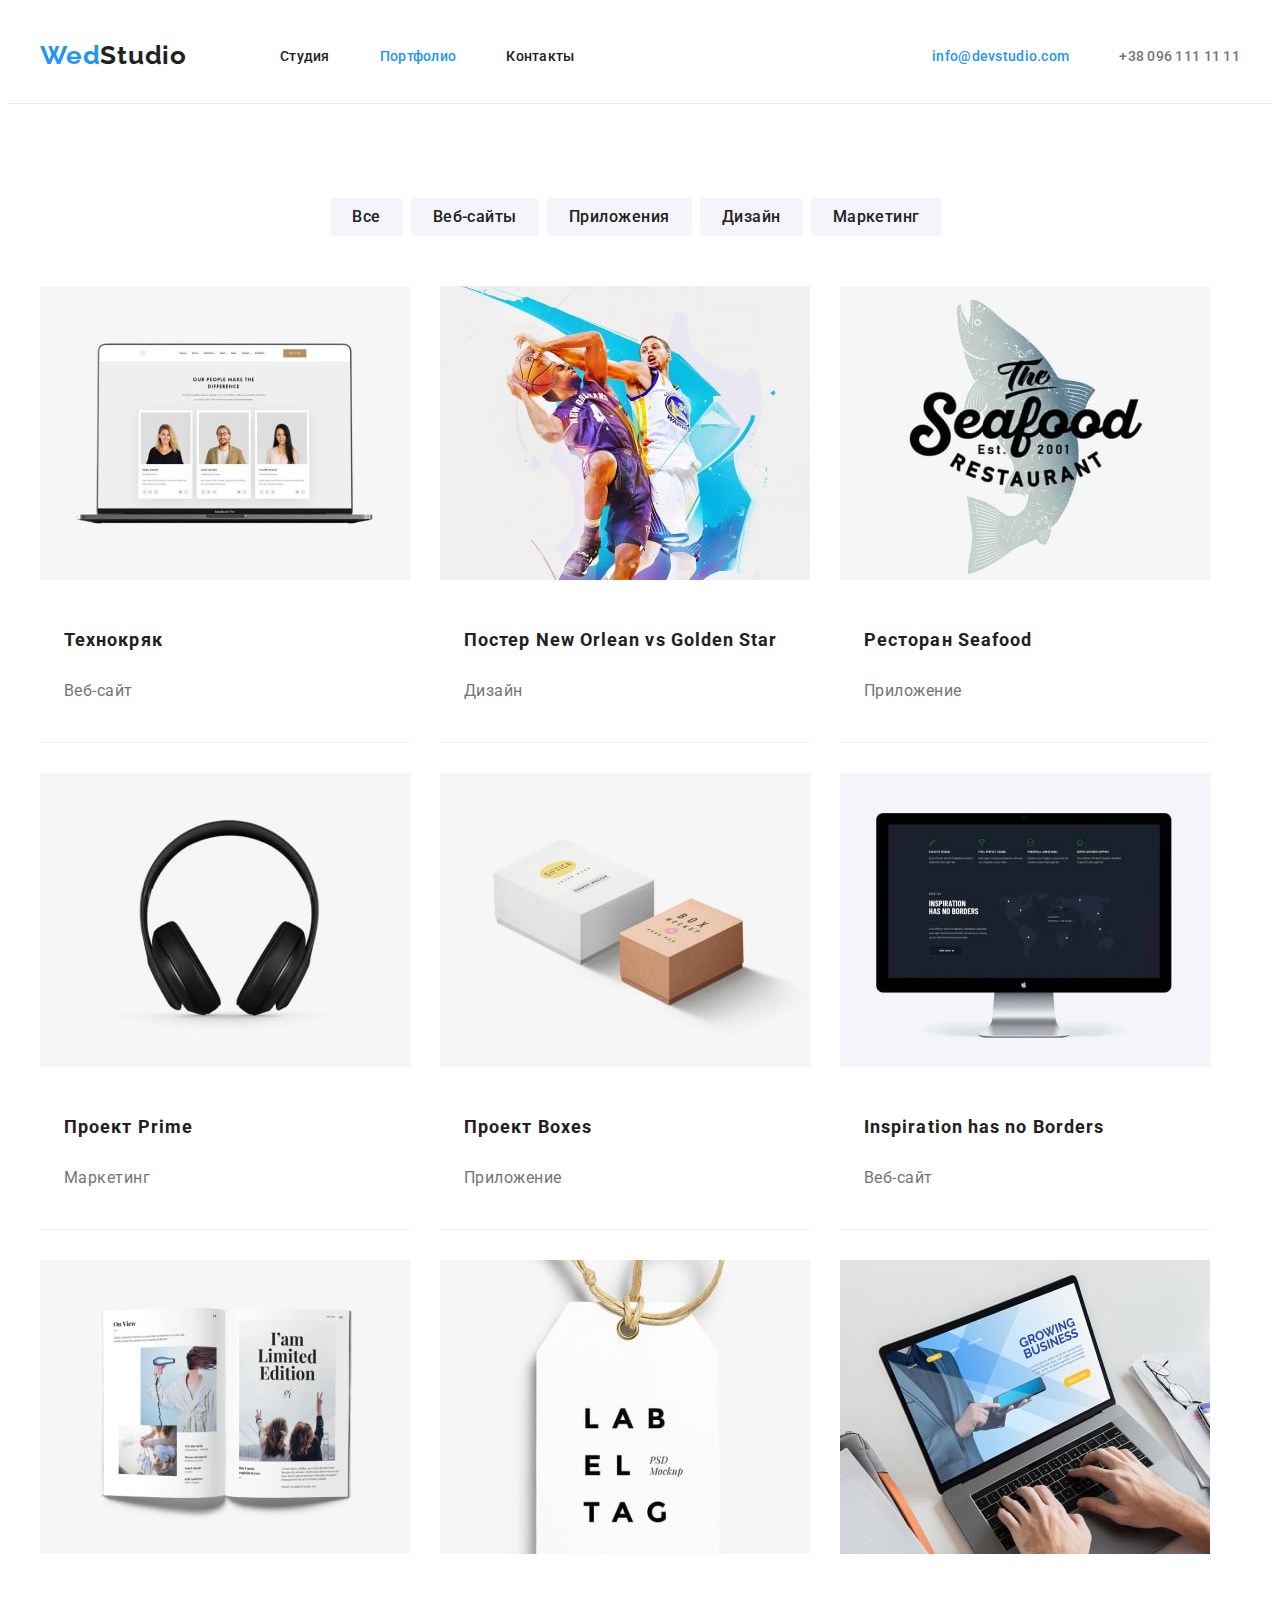
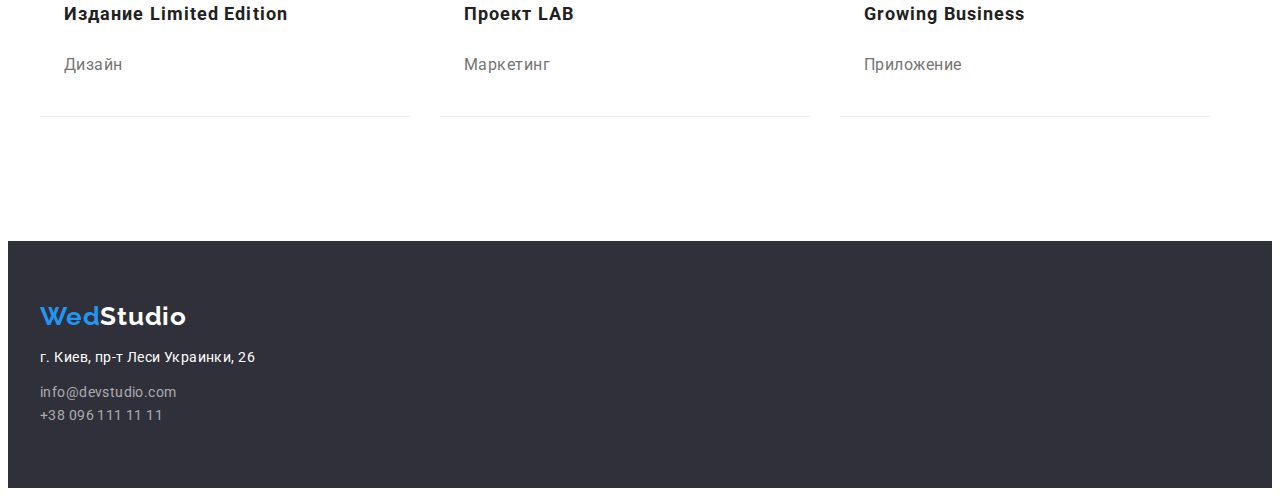
==== commit e4d0066c: "+" ====
--- a/portfolio.html
+++ b/portfolio.html
@@ -5,10 +5,12 @@
     <meta http-equiv="X-UA-Compatible" content="IE=edge">
     <meta name="viewport" content="width=device-width, initial-scale=1.0">
     <title>Document</title>
+    <link href="https://github.com/sindresorhus/modern-normalize.git" rel="stylesheet">
     <link rel="stylesheet" href="./css/style.css" />
     <link rel="preconnect" href="https://fonts.googleapis.com">
     <link rel="preconnect" href="https://fonts.gstatic.com" crossorigin>
     <link href="https://fonts.googleapis.com/css2?family=Raleway:wght@400;500;700;900&family=Roboto:wght@400;500;700&display=swap" rel="stylesheet">
+    
 </head>
 <body>
 <header class="heading ">
--- a/css/style.css
+++ b/css/style.css
@@ -23,12 +23,7 @@
   padding-top: 94px;
   padding-bottom: 94px;
 }
-h1,
-h2,
-h3,
-p {
-  margin: 0;
-}
+
 /* хедер для всех */
 .heading {
   border-bottom: 1px solid #ececec;
@@ -241,7 +236,7 @@
   text-align: center;
   border: 1px solid #eeeeee;
   background: #ffffff;
-  /* material shadow v1 */
+
   box-shadow: 0px 1px 3px rgba(0, 0, 0, 0.12), 0px 1px 1px rgba(0, 0, 0, 0.14),
     0px 2px 1px rgba(0, 0, 0, 0.2);
   border-radius: 0px 0px 4px 4px;
@@ -303,11 +298,11 @@
   flex-wrap: wrap;
   text-align: left;
 }
+
 .item_3 {
   background: #ffffff;
   border-bottom: 1px solid #eeeeee;
-  border-left: 1px solid #eeeeee;
-  border-right: 1px solid #eeeeee;
+
   margin-right: 30px;
   margin-bottom: 30px;
 }
@@ -317,6 +312,9 @@
   padding-top: 20px;
   padding-bottom: 20px;
 }
+.pictures:nth-child(3n) {
+  margin-right: 0;
+}
 .bot-title {
   font-size: 18px;
   font-weight: 700;
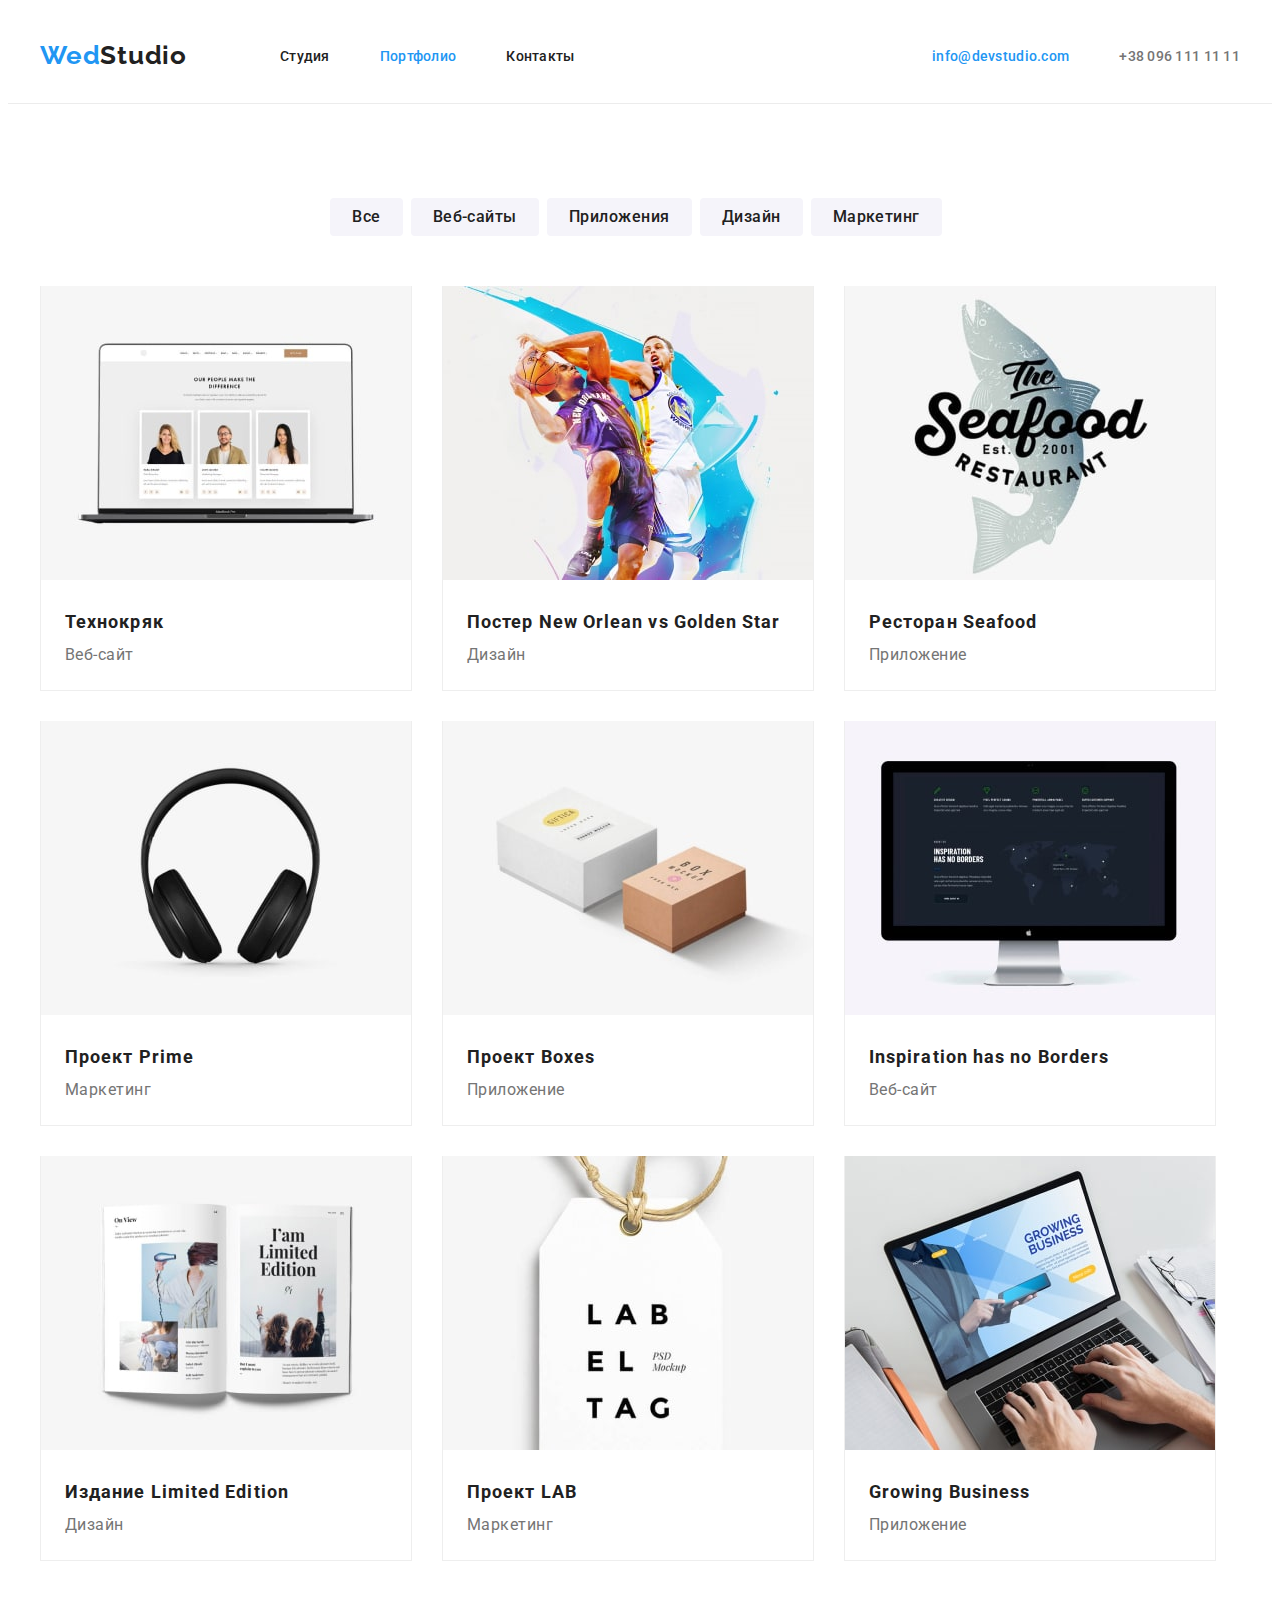
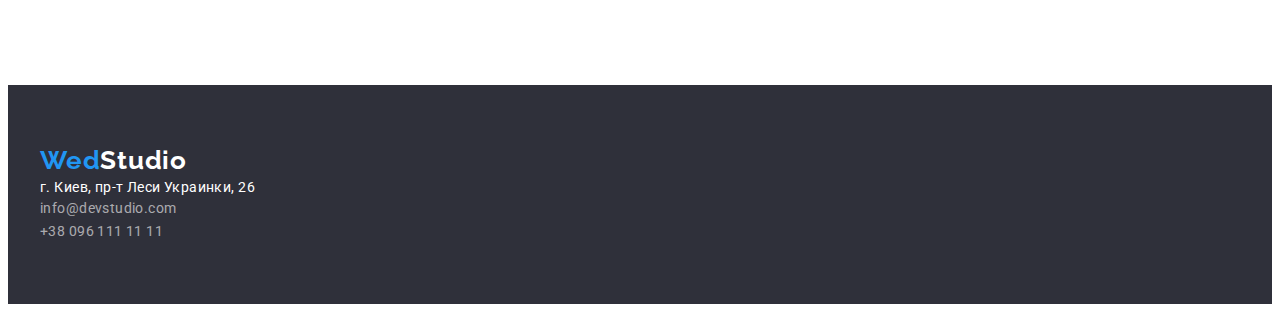
==== commit ab4c9979: "finnal 3" ====
--- a/portfolio.html
+++ b/portfolio.html
@@ -41,7 +41,9 @@
                     <li class="port-butts"><button class="button" type="button">Дизайн</button></li>
                     <li class="port-butts"><button class="button" type="button">Маркетинг</button></li>
                 </ul>
+                
                 <ul class="items">
+                    <div class="blocks">
                     <li class="item_3">
                         <img class="bot"
                             src="./image_portfolio/top_1.jpg" 
@@ -52,6 +54,8 @@
                             </div>
                         </img>
                     </li>
+                    </div>
+                    <div class="blocks">
                     <li class="item_3">
                         <img class="bot"
                             src="./image_portfolio/top_2.jpg" 
@@ -62,6 +66,8 @@
                             </div>
                         </img>
                     </li>
+                    </div>
+                    <div class="blocks">
                     <li class="item_3">
                         <img class="bot"
                         src="./image_portfolio/top_3.jpg" alt="ресторан">
@@ -71,6 +77,8 @@
                             </div>
                         </img>
                     </li >
+                    </div>
+                    <div class="blocks">
                     <li class="item_3">
                         <img class="bot" 
                             src="./image_portfolio/midle_1.jpg" alt="наушники">
@@ -80,6 +88,8 @@
                             </div>
                         </img>
                     </li>
+                    </div>
+                    <div class="blocks">
                     <li class="item_3">
                         <img class="bot" 
                             src="./image_portfolio/midle_2.jpg" alt="коробочки">
@@ -89,6 +99,8 @@
                             </div>
                         </img>
                     </li>
+                    </div>
+                    <div class="blocks">
                     <li class="item_3">
                         <img class="bot" 
                             src="./image_portfolio/midle_3.jpg" alt="mac">
@@ -98,6 +110,8 @@
                             </div>
                         </img>
                     </li>
+                    </div>
+                    <div class="blocks">
                     <li class="item_3">
                         <img class="bot"
                             src="./image_portfolio/down_1.jpg" alt="издание">
@@ -107,6 +121,8 @@
                             </div>
                         </img>
                     </li>
+                    </div>
+                    <div class="blocks">
                     <li class="item_3">
                         <img class="bot"
                             src="./image_portfolio/down_2.jpg" alt="проект">
@@ -116,6 +132,8 @@
                          </div>
                         </img>
                     </li>
+                    </div>
+                    <div class="blocks">
                     <li class="item_3">
                         <img class="bot"
                             src="./image_portfolio/down_3.jpg" alt="notebook_2">
@@ -125,6 +143,7 @@
                            </div>
                         </img>
                     </li>
+                    </div>
                 </ul>
             </div>
         </section>
--- a/css/style.css
+++ b/css/style.css
@@ -23,7 +23,12 @@
   padding-top: 94px;
   padding-bottom: 94px;
 }
-
+h1,
+h2,
+h3,
+p {
+  margin: 0;
+}
 /* хедер для всех */
 .heading {
   border-bottom: 1px solid #ececec;
@@ -142,6 +147,7 @@
   letter-spacing: 0.06em;
   text-transform: uppercase;
   color: #ffffff;
+  margin-bottom: 30px;
 }
 .hi__button {
   width: 200px;
@@ -160,14 +166,11 @@
 }
 .content__adv {
   display: flex;
+}
+.main_text_content {
   margin-right: 30px;
 }
-.content__adv:first-child {
-  padding-left: 0;
-}
-.content__adv:last-child {
-  margin-right: 0;
-}
+
 .content__adv_item-title-text {
   font-size: 14px;
   font-weight: 700;
@@ -204,8 +207,8 @@
   line-height: 1.16;
   text-align: center;
   letter-spacing: 0.03em;
-
-  color: #212121;
+  color: #212121;
+  margin-bottom: 50px;
 }
 
 .content__what_imgs {
@@ -229,6 +232,7 @@
   font-weight: 700;
   line-height: 1.16;
   letter-spacing: 0.03em;
+  margin-bottom: 50px;
 }
 .item {
   margin-right: 30px;
@@ -241,13 +245,16 @@
     0px 2px 1px rgba(0, 0, 0, 0.2);
   border-radius: 0px 0px 4px 4px;
 }
-
+.peoples_icon {
+  margin-bottom: 30px;
+  margin-top: 30px;
+}
 .peoples {
   font-size: 16px;
   line-height: 1.18;
   letter-spacing: 0.03em;
-
-  color: #212121;
+  color: #212121;
+  padding-bottom: 10px;
 }
 .peoples-2 {
   font-size: 16px;
@@ -292,6 +299,7 @@
   background-color: #2196f3;
 }
 /* Карттинки */
+
 .items {
   list-style: none;
   display: flex;
@@ -302,9 +310,15 @@
 .item_3 {
   background: #ffffff;
   border-bottom: 1px solid #eeeeee;
-
+  border-right: 1px solid #eeeeee;
+  border-left: 1px solid #eeeeee;
+}
+.blocks {
   margin-right: 30px;
   margin-bottom: 30px;
+}
+.blocks:nth-child(3n) {
+  margin-right: 0;
 }
 .pictures {
   padding-left: 24px;
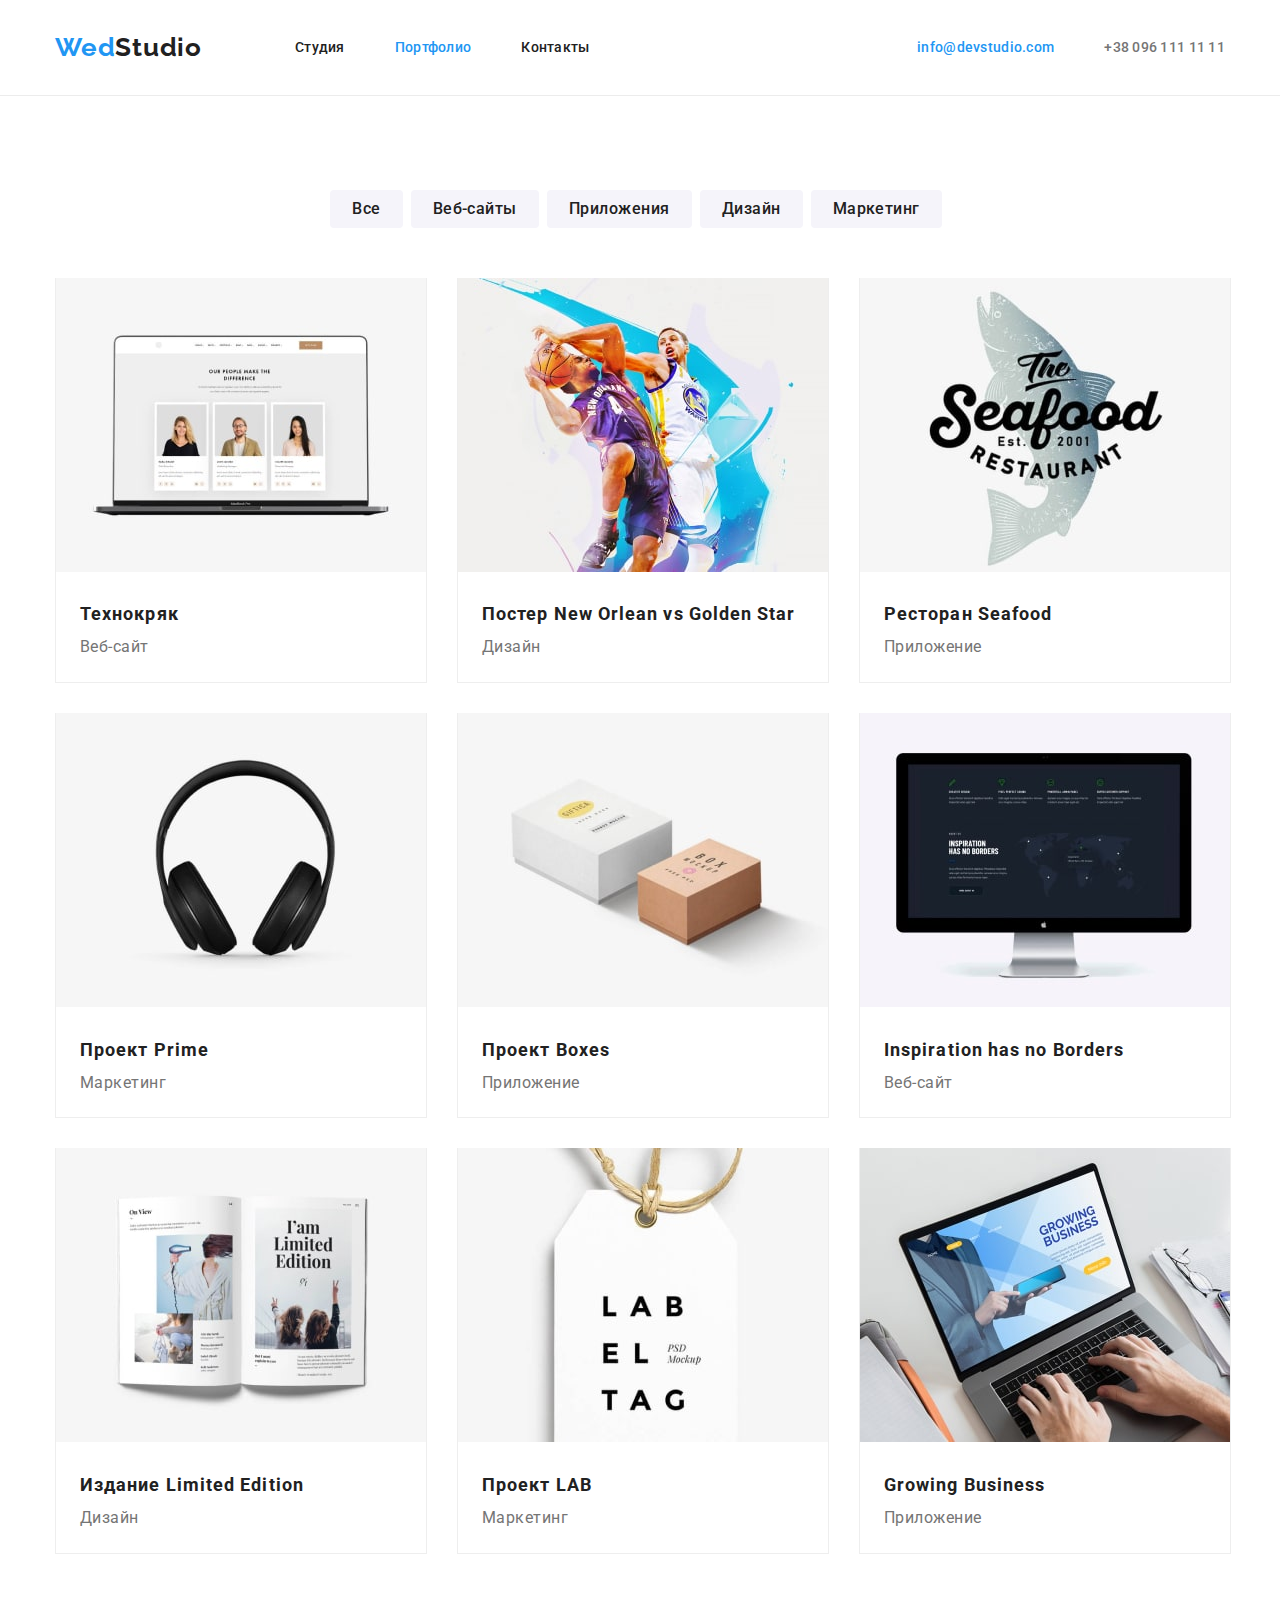
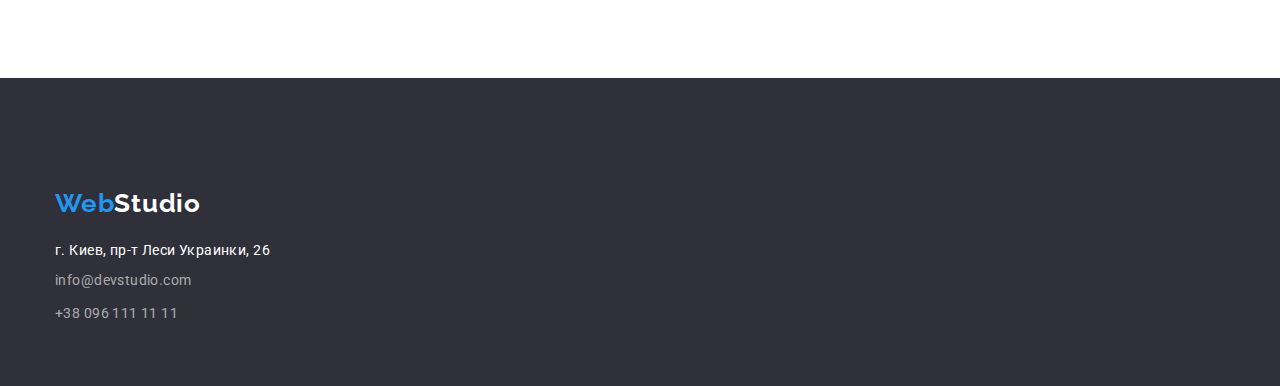
==== commit 25748d61: "last" ====
--- a/portfolio.html
+++ b/portfolio.html
@@ -5,7 +5,10 @@
     <meta http-equiv="X-UA-Compatible" content="IE=edge">
     <meta name="viewport" content="width=device-width, initial-scale=1.0">
     <title>Document</title>
-    <link href="https://github.com/sindresorhus/modern-normalize.git" rel="stylesheet">
+    <link rel="stylesheet" href="https://cdnjs.cloudflare.com/ajax/libs/modern-normalize/1.1.0/modern-normalize.min.css"
+        crossorigin="anonymous" 
+        referrerpolicy="no-referrer"
+    >
     <link rel="stylesheet" href="./css/style.css" />
     <link rel="preconnect" href="https://fonts.googleapis.com">
     <link rel="preconnect" href="https://fonts.gstatic.com" crossorigin>
@@ -41,7 +44,8 @@
                     <li class="port-butts"><button class="button" type="button">Дизайн</button></li>
                     <li class="port-butts"><button class="button" type="button">Маркетинг</button></li>
                 </ul>
-                
+            </div>   
+            <div class="container">
                 <ul class="items">
                     <div class="blocks">
                     <li class="item_3">
@@ -146,19 +150,20 @@
                     </div>
                 </ul>
             </div>
+            </div>
         </section>
     </main>
-    <footer class="end">
-        <div class="container">
-        <a class="webstydia_2" href="index.html">Wed<span class="shit-2">Studio</span></a>
-        <address>
-            <p class="adress">г. Киев, пр-т Леси Украинки, 26</p>
+<footer class="end ">
+    <div class="container">
+        <a class="webstydia_2" href="index.html">Web<span class="shit-2">Studio</span></a>
+        <address class="adress">
+            <p>г. Киев, пр-т Леси Украинки, 26</p>
         </address>
         <ul class="call-2">
-            <li> <a class="mail_2" href="malito:info@devstudio.com">info@devstudio.com</a></li>
+            <li class="nav_bottom"> <a class="mail_2" href="malito:info@devstudio.com">info@devstudio.com</a></li>
             <li> <a class="telefon_2" href="tel:+380961111111">+38 096 111 11 11</a></li>
         </ul>
-        </div>
-    </footer>
+    </div>
+</footer>
 </body>
 </html>--- a/css/style.css
+++ b/css/style.css
@@ -32,12 +32,12 @@
 /* хедер для всех */
 .heading {
   border-bottom: 1px solid #ececec;
-}
-.all_in {
-  display: flex;
-  align-items: center;
   padding-top: 32px;
   padding-bottom: 32px;
+}
+.all_in {
+  display: flex;
+  align-items: center;
 }
 .menu {
   display: flex;
@@ -129,12 +129,16 @@
 }
 /* конец общей верхней части */
 /* главная */
+/* С груповой фоткой+ модальное меню */
 .main__hi {
   display: flex;
   justify-content: center;
   align-items: center;
   flex-direction: column;
-  height: 600px;
+  padding-top: 200px;
+  padding-bottom: 200px;
+  padding-left: 452px;
+  padding-right: 452px;
   left: 0px;
   background: #2f303a;
 }
@@ -160,7 +164,7 @@
   cursor: pointer;
   border-radius: 4px;
   text-align: center;
-}
+} /* С Иконками svg */
 .main__content {
   text-decoration: none;
 }
@@ -170,16 +174,20 @@
 .main_text_content {
   margin-right: 30px;
 }
+.main_text_content:last-child {
+  margin-right: 0;
+}
 
 .content__adv_item-title-text {
+  width: 270px;
   font-size: 14px;
   font-weight: 700;
   line-height: 1.14;
   letter-spacing: 0.03em;
   text-align: left;
   color: #212121;
-  margin-bottom: 10px;
-  margin-top: 94px;
+  padding-bottom: 10px;
+  padding-top: 94px;
   text-transform: uppercase;
   white-space: nowrap;
 }
@@ -202,6 +210,7 @@
   
 }
 */
+/* 3 фотографии */
 .content__what_title {
   font-size: 36px;
   line-height: 1.16;
@@ -224,7 +233,7 @@
   display: flex;
   justify-content: center;
 }
-
+/* Люди с svg */
 .team {
   display: flex;
   justify-content: center;
@@ -236,15 +245,17 @@
 }
 .item {
   margin-right: 30px;
-  margin-bottom: 30px;
+
   text-align: center;
   border: 1px solid #eeeeee;
   background: #ffffff;
-
   box-shadow: 0px 1px 3px rgba(0, 0, 0, 0.12), 0px 1px 1px rgba(0, 0, 0, 0.14),
     0px 2px 1px rgba(0, 0, 0, 0.2);
   border-radius: 0px 0px 4px 4px;
 }
+.item:last-child {
+  margin-right: 0;
+}
 .peoples_icon {
   margin-bottom: 30px;
   margin-top: 30px;
@@ -264,6 +275,7 @@
 
   color: #757575;
 }
+/* Будет блок */
 /* Главная конец */
 .main {
   display: flex;
@@ -271,11 +283,11 @@
 }
 .port-butts {
   margin-right: 8px;
+}
+.buttons {
+  display: flex;
+  justify-content: center;
   margin-bottom: 50px;
-}
-.buttons {
-  display: flex;
-  justify-content: center;
 }
 .button {
   border: none;
@@ -302,6 +314,7 @@
 
 .items {
   list-style: none;
+  width: 1200px;
   display: flex;
   flex-wrap: wrap;
   text-align: left;
@@ -312,10 +325,11 @@
   border-bottom: 1px solid #eeeeee;
   border-right: 1px solid #eeeeee;
   border-left: 1px solid #eeeeee;
+  box-sizing: border-box;
 }
 .blocks {
+  margin-bottom: 30px;
   margin-right: 30px;
-  margin-bottom: 30px;
 }
 .blocks:nth-child(3n) {
   margin-right: 0;
@@ -326,9 +340,7 @@
   padding-top: 20px;
   padding-bottom: 20px;
 }
-.pictures:nth-child(3n) {
-  margin-right: 0;
-}
+
 .bot-title {
   font-size: 18px;
   font-weight: 700;
@@ -345,13 +357,13 @@
   text-align: left;
   color: #757575;
 }
-
+/*
 .bot {
   width: 370px;
   height: 294px;
   left: 215px;
   top: 262px;
-}
+}*/
 
 /* Футер для всех */
 .end {
@@ -369,6 +381,9 @@
   line-height: 1.19;
   letter-spacing: 0.03em;
   color: #2196f3;
+  padding-bottom: 20px;
+  padding-top: 50px;
+  display: block;
 }
 
 .adress {
@@ -379,6 +394,7 @@
   line-height: 1.71;
   letter-spacing: 0.03em;
   color: #ffffff;
+  padding-bottom: 9px;
 }
 
 .shit-2 {
@@ -401,6 +417,10 @@
   text-decoration: none;
   color: rgba(255, 255, 255, 0.6);
 }
+.nav_bottom {
+  padding-top: 9px;
+  padding-bottom: 9px;
+}
 .call-2 {
   list-style: none;
   padding-left: 0;
